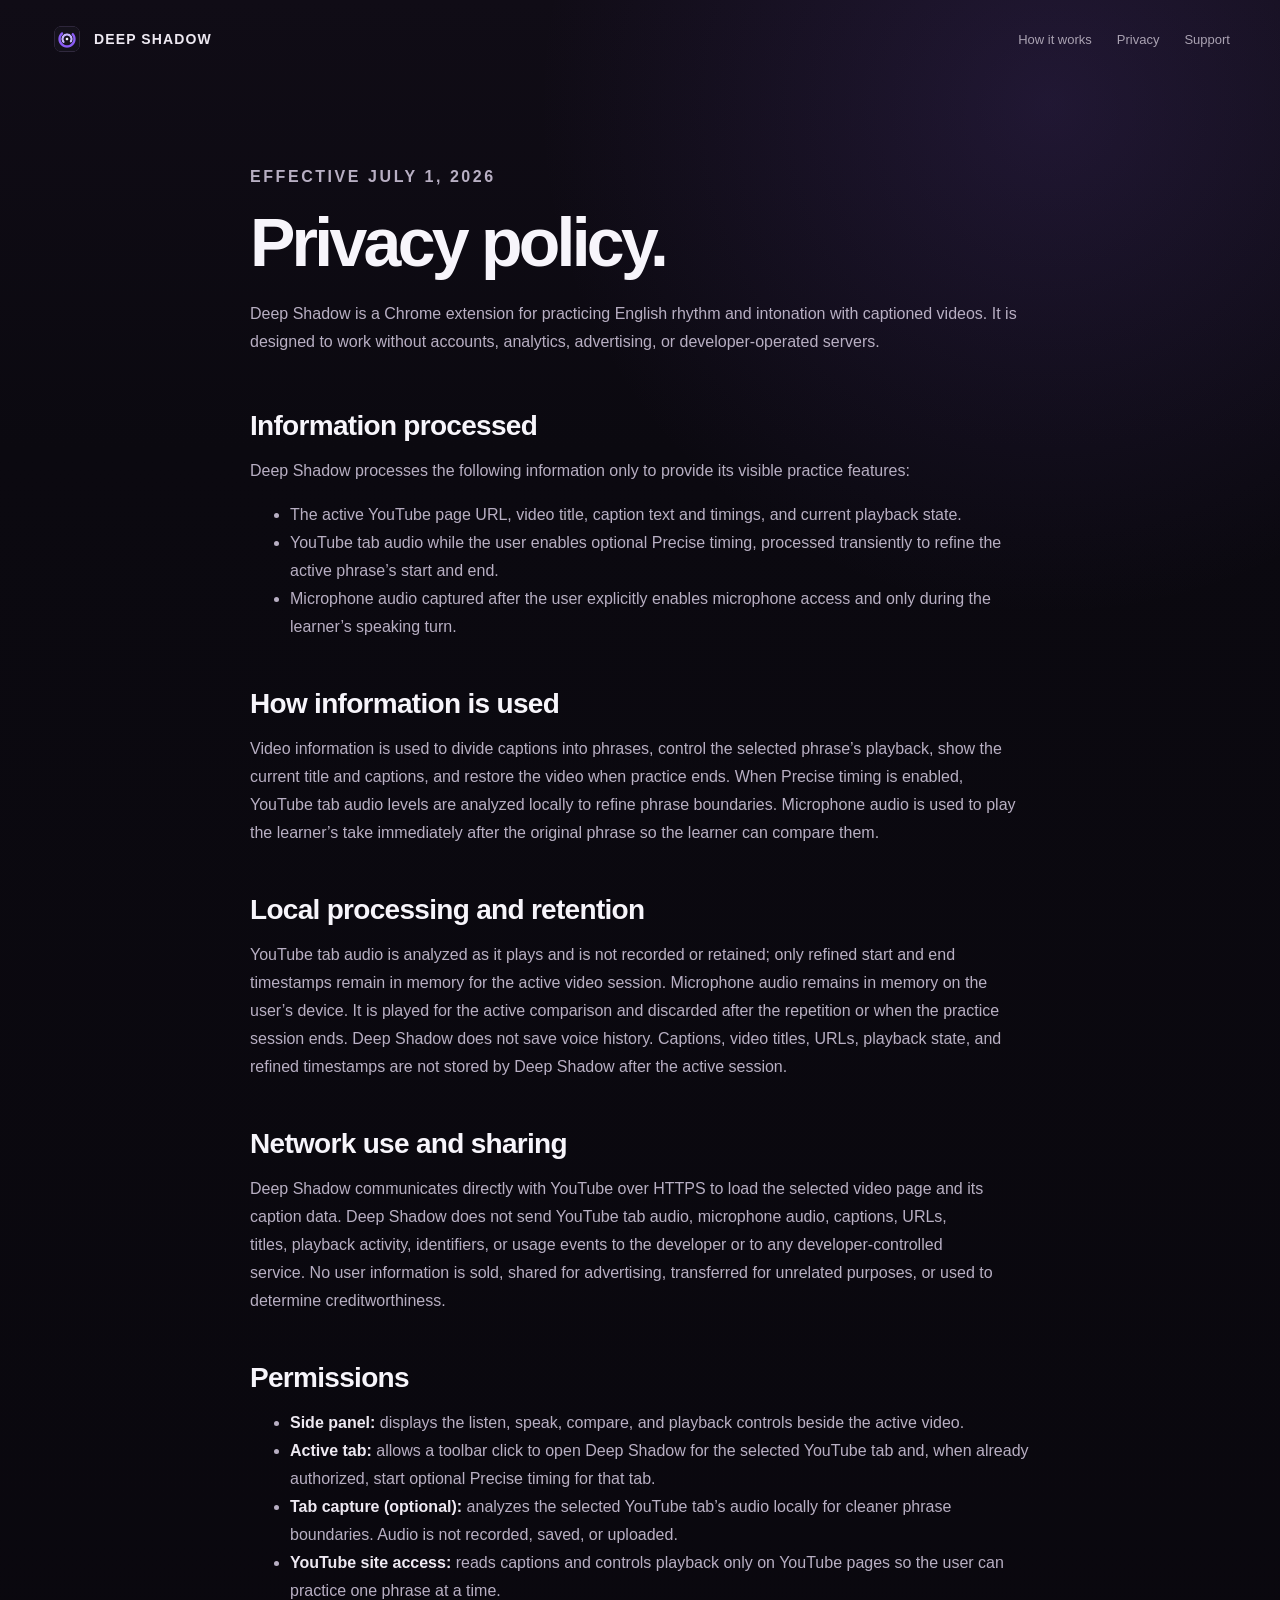
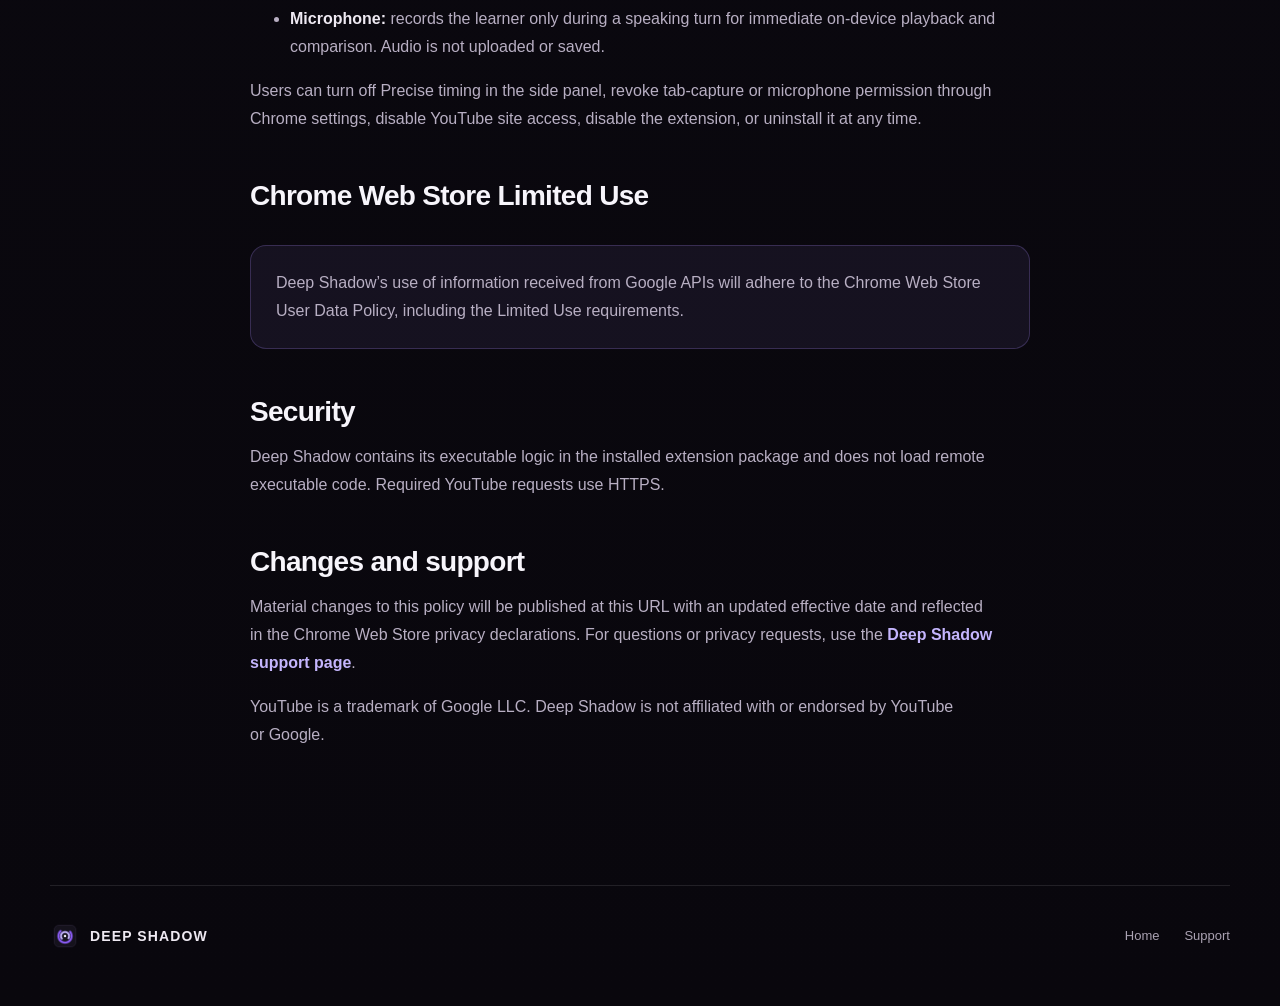
==== privacy/index.html @ aa6fc2a9 "Document precise timing privacy" ====
<!doctype html>
<html lang="en">
  <head>
    <meta charset="utf-8" />
    <meta name="viewport" content="width=device-width, initial-scale=1" />
    <meta name="theme-color" content="#0b0910" />
    <meta name="description" content="Deep Shadow privacy policy." />
    <link rel="canonical" href="https://yanzay.github.io/deep-shadow-site/privacy/" />
    <link rel="icon" type="image/png" sizes="128x128" href="../assets/icon-128.png" />
    <link rel="stylesheet" href="../assets/site.css" />
    <title>Privacy Policy · Deep Shadow</title>
  </head>
  <body>
    <a class="skip-link" href="#main">Skip to content</a>
    <header class="site-header">
      <a class="brand" href="../" aria-label="Deep Shadow home">
        <img src="../assets/icon-128.png" width="34" height="34" alt="" />
        <span>Deep Shadow</span>
      </a>
      <nav aria-label="Primary navigation">
        <a href="../#how">How it works</a>
        <a href="./" aria-current="page">Privacy</a>
        <a href="../support/">Support</a>
      </nav>
    </header>

    <main id="main" class="page-main legal">
      <p class="eyebrow">Effective July 1, 2026</p>
      <h1>Privacy policy.</h1>
      <p class="page-intro">
        Deep Shadow is a Chrome extension for practicing English rhythm and
        intonation with captioned videos. It is designed to work without
        accounts, analytics, advertising, or developer-operated servers.
      </p>

      <h2>Information processed</h2>
      <p>Deep Shadow processes the following information only to provide its visible practice features:</p>
      <ul>
        <li>The active YouTube page URL, video title, caption text and timings, and current playback state.</li>
        <li>YouTube tab audio while the user enables optional Precise timing, processed transiently to refine the active phrase’s start and end.</li>
        <li>Microphone audio captured after the user explicitly enables microphone access and only during the learner’s speaking turn.</li>
      </ul>

      <h2>How information is used</h2>
      <p>
        Video information is used to divide captions into phrases, control the
        selected phrase’s playback, show the current title and captions, and
        restore the video when practice ends. When Precise timing is enabled,
        YouTube tab audio levels are analyzed locally to refine phrase
        boundaries. Microphone audio is used to play
        the learner’s take immediately after the original phrase so the learner
        can compare them.
      </p>

      <h2>Local processing and retention</h2>
      <p>
        YouTube tab audio is analyzed as it plays and is not recorded or retained;
        only refined start and end timestamps remain in memory for the active video
        session. Microphone audio remains in memory on the user’s device. It is
        played for the active comparison and discarded after the repetition or
        when the practice session ends. Deep Shadow does not save voice history.
        Captions, video titles, URLs, playback state, and refined timestamps are
        not stored by Deep Shadow after the active session.
      </p>

      <h2>Network use and sharing</h2>
      <p>
        Deep Shadow communicates directly with YouTube over HTTPS to load the
        selected video page and its caption data. Deep Shadow does not send
        YouTube tab audio, microphone audio, captions, URLs, titles, playback activity, identifiers,
        or usage events to the developer or to any developer-controlled service.
        No user information is sold, shared for advertising, transferred for
        unrelated purposes, or used to determine creditworthiness.
      </p>

      <h2>Permissions</h2>
      <ul>
        <li><strong>Side panel:</strong> displays the listen, speak, compare, and playback controls beside the active video.</li>
        <li><strong>Active tab:</strong> allows a toolbar click to open Deep Shadow for the selected YouTube tab and, when already authorized, start optional Precise timing for that tab.</li>
        <li><strong>Tab capture (optional):</strong> analyzes the selected YouTube tab’s audio locally for cleaner phrase boundaries. Audio is not recorded, saved, or uploaded.</li>
        <li><strong>YouTube site access:</strong> reads captions and controls playback only on YouTube pages so the user can practice one phrase at a time.</li>
        <li><strong>Microphone:</strong> records the learner only during a speaking turn for immediate on-device playback and comparison. Audio is not uploaded or saved.</li>
      </ul>
      <p>
        Users can turn off Precise timing in the side panel, revoke tab-capture or
        microphone permission through Chrome settings, disable YouTube site access,
        disable the extension, or uninstall it at any time.
      </p>

      <h2>Chrome Web Store Limited Use</h2>
      <p class="notice">
        Deep Shadow’s use of information received from Google APIs will adhere to
        the Chrome Web Store User Data Policy, including the Limited Use
        requirements.
      </p>

      <h2>Security</h2>
      <p>
        Deep Shadow contains its executable logic in the installed extension
        package and does not load remote executable code. Required YouTube
        requests use HTTPS.
      </p>

      <h2>Changes and support</h2>
      <p>
        Material changes to this policy will be published at this URL with an
        updated effective date and reflected in the Chrome Web Store privacy
        declarations. For questions or privacy requests, use the
        <a class="text-link" href="../support/">Deep Shadow support page</a>.
      </p>

      <p>
        YouTube is a trademark of Google LLC. Deep Shadow is not affiliated with
        or endorsed by YouTube or Google.
      </p>
    </main>

    <footer>
      <div class="brand brand--footer">
        <img src="../assets/icon-128.png" width="30" height="30" alt="" />
        <span>Deep Shadow</span>
      </div>
      <div class="footer-links">
        <a href="../">Home</a>
        <a href="../support/">Support</a>
      </div>
    </footer>
  </body>
</html>
---- assets/site.css ----
:root {
  color: #f7f5fb;
  background: #0b0910;
  font-family:
    Inter, "Avenir Next", ui-sans-serif, -apple-system, BlinkMacSystemFont,
    "Segoe UI", sans-serif;
  font-synthesis: none;
  text-rendering: optimizeLegibility;
  --accent: #a78bfa;
  --accent-bright: #c4b5fd;
  --surface: #15121c;
  --surface-raised: #1b1723;
  --line: rgb(255 255 255 / 10%);
  --muted: #a29aa9;
  --page: min(1180px, calc(100vw - 40px));
}

* {
  box-sizing: border-box;
}

html {
  scroll-behavior: smooth;
}

body {
  min-width: 300px;
  margin: 0;
  overflow-x: hidden;
  background:
    radial-gradient(circle at 82% 4%, rgb(113 77 190 / 18%), transparent 32rem),
    linear-gradient(180deg, #100c16 0, #0b0910 28rem, #09070d 100%);
}

a {
  color: inherit;
}

img {
  display: block;
  max-width: 100%;
  height: auto;
}

button,
a,
summary {
  -webkit-tap-highlight-color: transparent;
}

:focus-visible {
  outline: 3px solid var(--accent-bright);
  outline-offset: 4px;
}

.skip-link {
  position: fixed;
  top: 10px;
  left: 10px;
  z-index: 10;
  padding: 10px 14px;
  border-radius: 8px;
  color: #0b0910;
  background: #fff;
  transform: translateY(-150%);
}

.skip-link:focus {
  transform: none;
}

.site-header {
  display: flex;
  width: var(--page);
  min-height: 78px;
  align-items: center;
  justify-content: space-between;
  margin: 0 auto;
}

.brand {
  display: inline-flex;
  align-items: center;
  gap: 10px;
  color: #eee9f2;
  font-size: 14px;
  font-weight: 750;
  letter-spacing: 0.08em;
  text-decoration: none;
  text-transform: uppercase;
}

.site-header nav,
.footer-links {
  display: flex;
  gap: 25px;
}

.site-header nav a,
.footer-links a {
  color: #aaa2b2;
  font-size: 13px;
  text-decoration: none;
  transition: color 150ms ease;
}

.site-header nav a:hover,
.footer-links a:hover {
  color: #fff;
}

.hero {
  display: grid;
  width: var(--page);
  min-height: 680px;
  align-items: center;
  gap: clamp(50px, 7vw, 100px);
  grid-template-columns: minmax(0, 0.88fr) minmax(460px, 1.12fr);
  margin: 0 auto;
  padding: 70px 0 110px;
}

.eyebrow {
  margin: 0 0 18px;
  color: var(--accent-bright);
  font-size: 12px;
  font-weight: 800;
  letter-spacing: 0.16em;
  text-transform: uppercase;
}

h1,
h2,
h3,
p {
  text-wrap: pretty;
}

h1 {
  max-width: 680px;
  margin: 0;
  font-size: clamp(48px, 6vw, 78px);
  letter-spacing: -0.055em;
  line-height: 0.99;
}

h1 span {
  color: var(--accent-bright);
}

.lede {
  max-width: 560px;
  margin: 28px 0 0;
  color: #b8afc3;
  font-size: 19px;
  line-height: 1.6;
}

.hero__actions {
  display: flex;
  flex-wrap: wrap;
  gap: 12px;
  margin-top: 35px;
}

.button {
  display: inline-flex;
  min-height: 48px;
  align-items: center;
  justify-content: center;
  padding: 0 19px;
  border: 1px solid transparent;
  border-radius: 12px;
  font-size: 14px;
  font-weight: 750;
  text-decoration: none;
  transition:
    transform 160ms ease,
    border-color 160ms ease,
    background 160ms ease;
}

.button:hover {
  transform: translateY(-2px);
}

.button--primary {
  color: #130d1d;
  background: linear-gradient(135deg, #d7ccff, #a78bfa);
  box-shadow: 0 15px 36px rgb(109 74 183 / 22%);
}

.button--secondary {
  border-color: var(--line);
  color: #ded8e6;
  background: rgb(255 255 255 / 4%);
}

.microcopy {
  margin: 17px 0 0;
  color: #6f687a;
  font-size: 12px;
}

.hero__visual {
  position: relative;
  transform: perspective(1100px) rotateY(-3deg) rotateX(1deg);
}

.hero__visual img,
.proof__image img {
  position: relative;
  border: 1px solid var(--line);
  border-radius: 18px;
  box-shadow: 0 35px 90px rgb(0 0 0 / 48%);
}

.halo {
  position: absolute;
  inset: 10% -10%;
  border-radius: 50%;
  background: #7048bc;
  filter: blur(80px);
  opacity: 0.14;
}

.section {
  width: var(--page);
  margin: 0 auto;
  padding: 110px 0;
}

.section-heading {
  max-width: 670px;
}

h2 {
  margin: 0;
  font-size: clamp(35px, 4.2vw, 57px);
  letter-spacing: -0.045em;
  line-height: 1.07;
}

.section-heading > p:last-child,
.proof__copy > p,
.privacy-card > div > p {
  color: var(--muted);
  font-size: 17px;
  line-height: 1.7;
}

.steps {
  display: grid;
  gap: 16px;
  grid-template-columns: repeat(4, 1fr);
  margin: 54px 0 0;
  padding: 0;
  list-style: none;
}

.steps li,
.feature-list article,
.faq details {
  border: 1px solid var(--line);
  border-radius: 18px;
  background: linear-gradient(150deg, rgb(255 255 255 / 5%), rgb(255 255 255 / 2%));
}

.steps li {
  min-height: 225px;
  padding: 28px;
}

.steps li > span {
  display: inline-grid;
  width: 34px;
  height: 34px;
  place-items: center;
  border-radius: 50%;
  color: var(--accent-bright);
  background: rgb(167 139 250 / 14%);
  font-size: 11px;
  font-weight: 800;
}

.steps h3,
.feature-list h3 {
  margin: 30px 0 9px;
  font-size: 19px;
}

.steps p,
.feature-list p,
.faq p {
  margin: 0;
  color: var(--muted);
  font-size: 14px;
  line-height: 1.65;
}

.proof {
  display: grid;
  align-items: center;
  gap: clamp(50px, 7vw, 95px);
  grid-template-columns: minmax(0, 1.15fr) minmax(360px, 0.85fr);
}

.feature-list {
  display: grid;
  gap: 12px;
  grid-template-columns: 1fr 1fr;
  margin-top: 36px;
}

.feature-list article {
  padding: 22px;
}

.feature-list h3 {
  margin: 0 0 8px;
  font-size: 15px;
}

.privacy-card {
  display: grid;
  align-items: center;
  gap: 50px;
  grid-template-columns: 170px 1fr;
  padding: 70px;
  border: 1px solid rgb(167 139 250 / 20%);
  border-radius: 30px;
  background:
    radial-gradient(circle at 5% 10%, rgb(167 139 250 / 15%), transparent 27rem),
    #141019;
}

.privacy-card__mark {
  display: grid;
  width: 150px;
  height: 150px;
  place-items: center;
  border: 1px solid var(--line);
  border-radius: 35px;
  background: rgb(255 255 255 / 3%);
}

.privacy-points {
  display: flex;
  flex-wrap: wrap;
  gap: 9px;
  margin: 27px 0;
  padding: 0;
  list-style: none;
}

.privacy-points li {
  padding: 7px 11px;
  border: 1px solid var(--line);
  border-radius: 999px;
  color: #d6cfde;
  font-size: 12px;
}

.text-link {
  color: var(--accent-bright);
  font-weight: 750;
  text-decoration: none;
}

.faq__grid {
  display: grid;
  gap: 12px;
  grid-template-columns: 1fr 1fr;
  margin-top: 46px;
}

.faq details {
  padding: 22px 24px;
}

.faq summary {
  color: #ece7f1;
  cursor: pointer;
  font-size: 15px;
  font-weight: 750;
}

.faq details p {
  padding-top: 15px;
}

.final-cta {
  display: flex;
  flex-direction: column;
  align-items: center;
  text-align: center;
}

.final-cta img {
  margin-bottom: 28px;
}

.final-cta > p:not(.eyebrow) {
  margin: 18px 0 29px;
  color: var(--muted);
}

footer {
  display: grid;
  width: var(--page);
  align-items: center;
  gap: 22px;
  grid-template-columns: 1fr auto;
  margin: 0 auto;
  padding: 35px 0 55px;
  border-top: 1px solid var(--line);
}

footer > p {
  margin: 0;
  color: #67606f;
  font-size: 11px;
  grid-column: 1 / -1;
}

.page-main {
  width: min(780px, calc(100vw - 40px));
  margin: 0 auto;
  padding: 85px 0 120px;
}

.page-main h1 {
  font-size: clamp(44px, 8vw, 68px);
}

.page-intro {
  margin: 24px 0 55px;
  color: var(--muted);
  font-size: 18px;
  line-height: 1.7;
}

.legal h2,
.support-content h2 {
  margin-top: 48px;
  font-size: 28px;
  letter-spacing: -0.025em;
}

.legal p,
.legal li,
.support-content p,
.support-content li {
  color: #b8afc3;
  font-size: 16px;
  line-height: 1.75;
}

.legal strong,
.support-content strong {
  color: #eee9f2;
}

.notice {
  margin: 34px 0;
  padding: 23px 25px;
  border: 1px solid rgb(167 139 250 / 23%);
  border-radius: 16px;
  background: rgb(167 139 250 / 8%);
}

.support-actions {
  display: flex;
  flex-wrap: wrap;
  gap: 12px;
  margin: 35px 0;
}

@media (max-width: 950px) {
  .hero,
  .proof {
    grid-template-columns: 1fr;
  }

  .hero {
    padding-top: 60px;
  }

  .hero__visual {
    max-width: 760px;
    transform: none;
  }

  .steps {
    grid-template-columns: 1fr 1fr;
  }

  .proof__image {
    order: 2;
  }
}

@media (max-width: 680px) {
  :root {
    --page: min(100% - 28px, 1180px);
  }

  .site-header {
    min-height: 68px;
  }

  .site-header nav a:not(:last-child) {
    display: none;
  }

  .hero {
    min-height: 0;
    padding: 65px 0 80px;
  }

  h1 {
    font-size: clamp(44px, 14vw, 64px);
  }

  .lede {
    font-size: 17px;
  }

  .section {
    padding: 78px 0;
  }

  .steps,
  .feature-list,
  .faq__grid {
    grid-template-columns: 1fr;
  }

  .privacy-card {
    gap: 30px;
    grid-template-columns: 1fr;
    padding: 40px 25px;
  }

  .privacy-card__mark {
    width: 110px;
    height: 110px;
  }

  footer {
    grid-template-columns: 1fr;
  }
}

@media (prefers-reduced-motion: reduce) {
  html {
    scroll-behavior: auto;
  }

  *,
  *::before,
  *::after {
    scroll-behavior: auto !important;
    transition-duration: 0.01ms !important;
  }
}
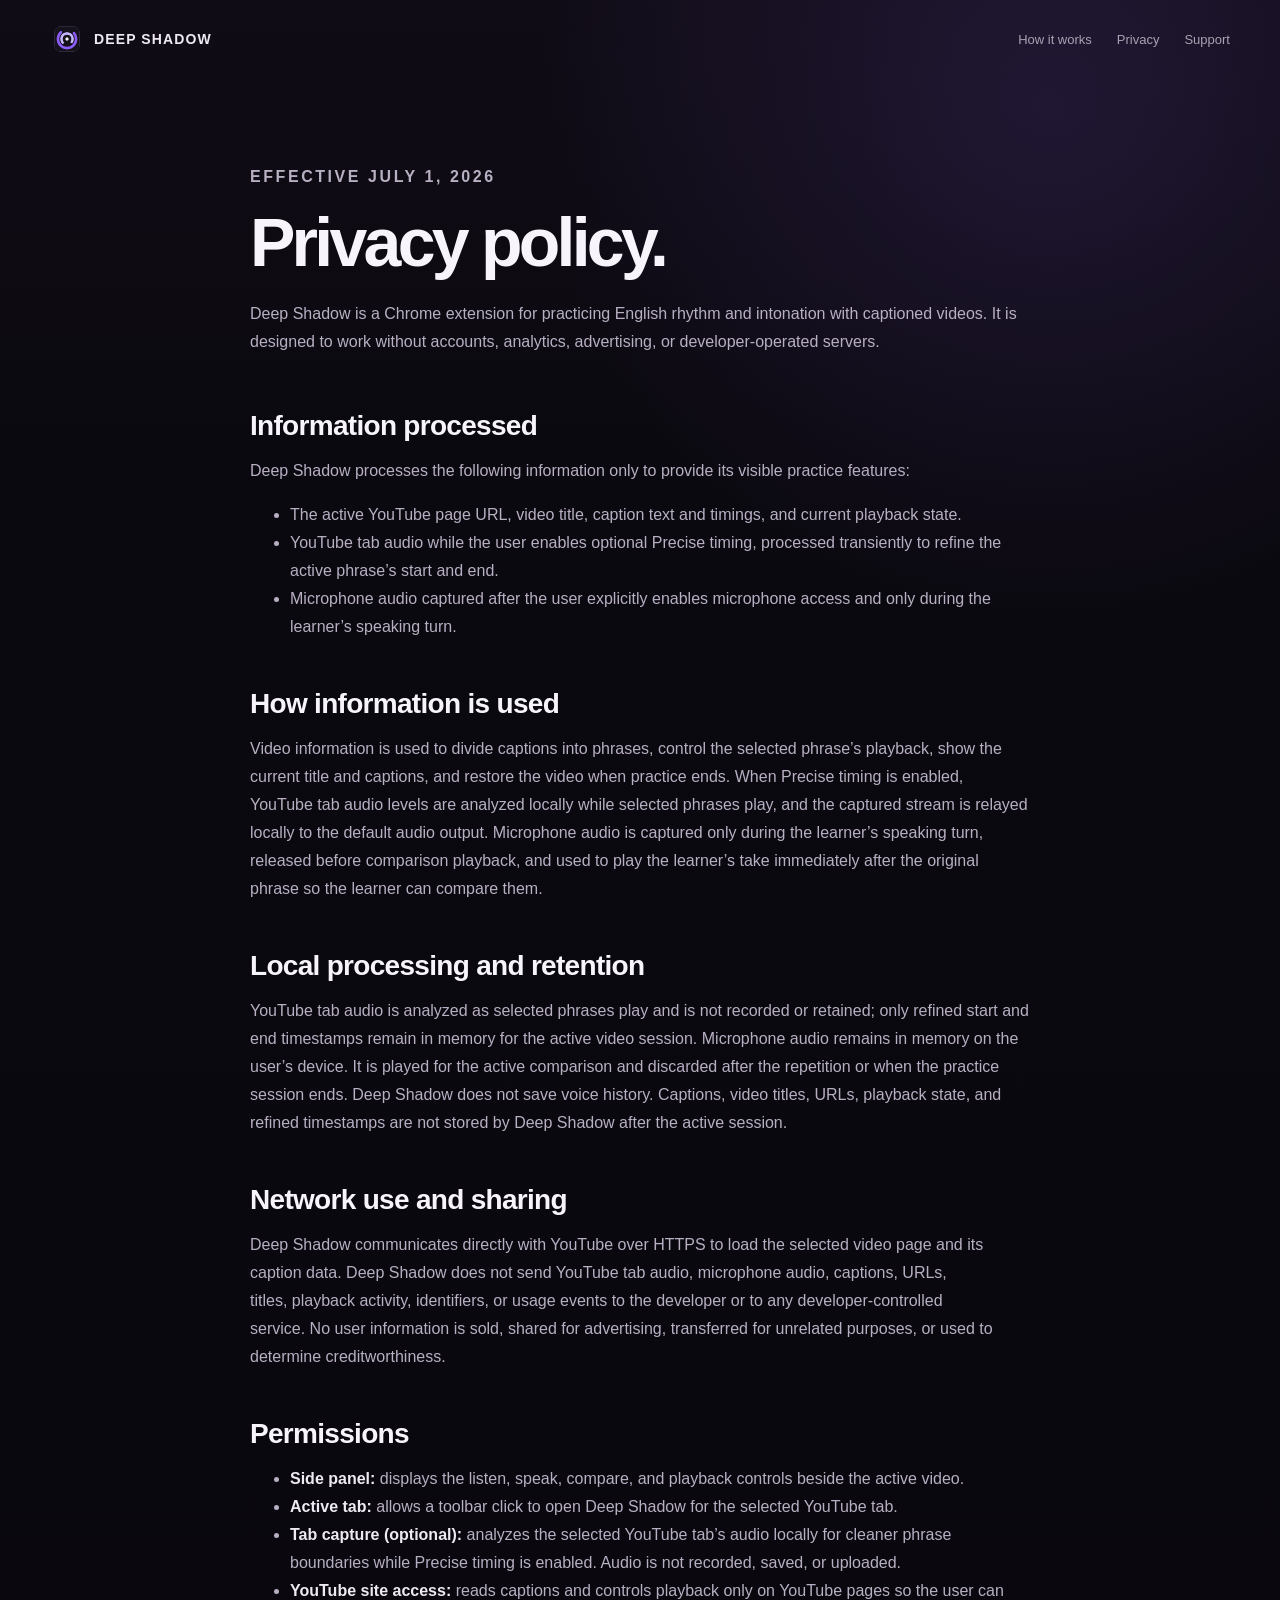
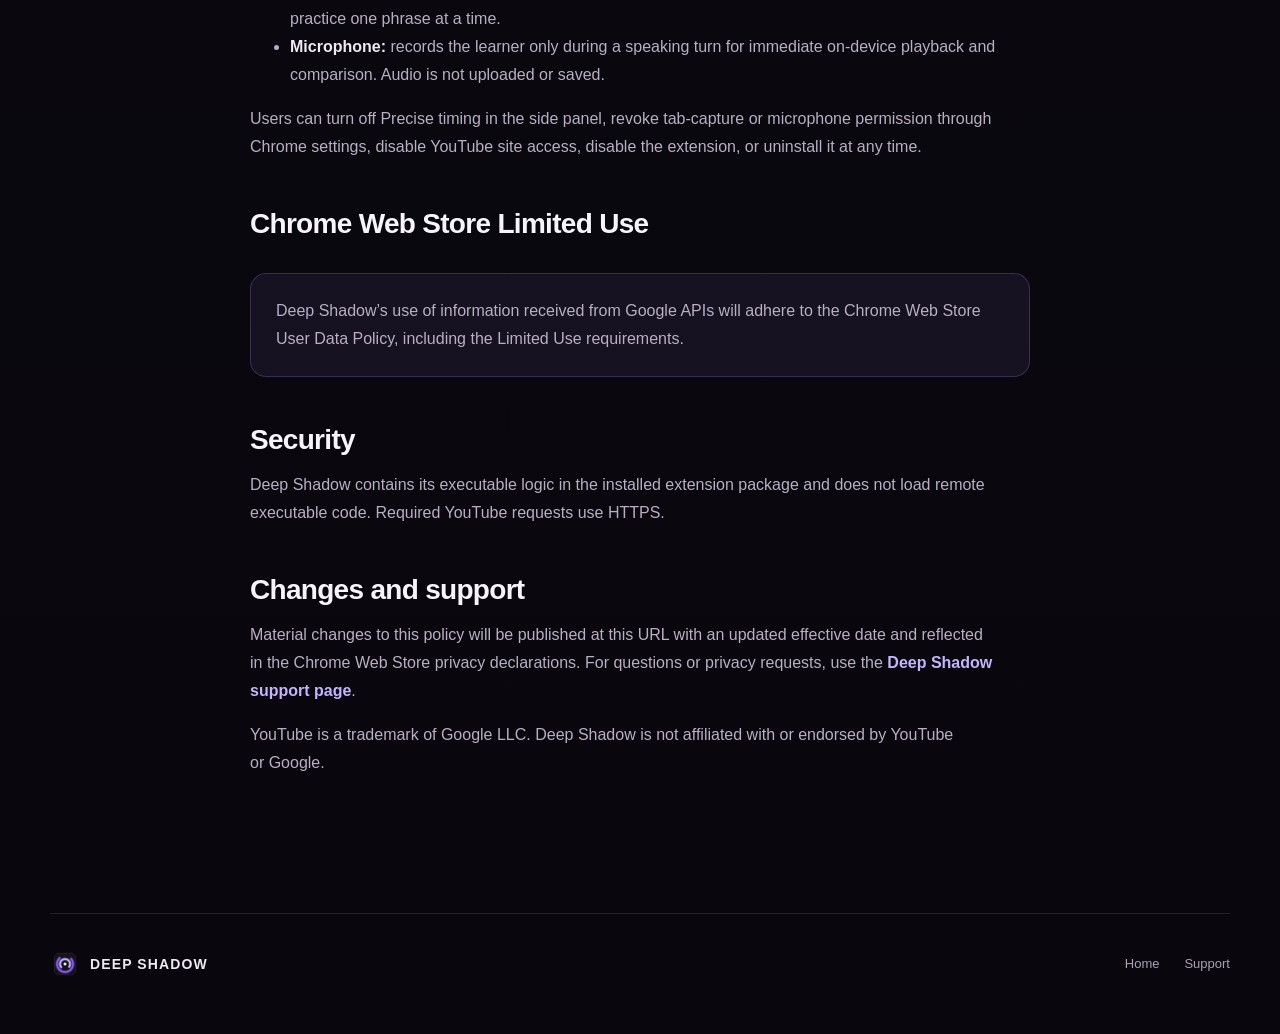
==== commit f879b806: "Update privacy details for audio processing" ====
--- a/privacy/index.html
+++ b/privacy/index.html
@@ -46,15 +46,17 @@
         Video information is used to divide captions into phrases, control the
         selected phrase’s playback, show the current title and captions, and
         restore the video when practice ends. When Precise timing is enabled,
-        YouTube tab audio levels are analyzed locally to refine phrase
-        boundaries. Microphone audio is used to play
+        YouTube tab audio levels are analyzed locally while selected phrases
+        play, and the captured stream is relayed locally to the default audio
+        output. Microphone audio is captured only during the
+        learner’s speaking turn, released before comparison playback, and used to play
         the learner’s take immediately after the original phrase so the learner
         can compare them.
       </p>
 
       <h2>Local processing and retention</h2>
       <p>
-        YouTube tab audio is analyzed as it plays and is not recorded or retained;
+        YouTube tab audio is analyzed as selected phrases play and is not recorded or retained;
         only refined start and end timestamps remain in memory for the active video
         session. Microphone audio remains in memory on the user’s device. It is
         played for the active comparison and discarded after the repetition or
@@ -76,8 +78,8 @@
       <h2>Permissions</h2>
       <ul>
         <li><strong>Side panel:</strong> displays the listen, speak, compare, and playback controls beside the active video.</li>
-        <li><strong>Active tab:</strong> allows a toolbar click to open Deep Shadow for the selected YouTube tab and, when already authorized, start optional Precise timing for that tab.</li>
-        <li><strong>Tab capture (optional):</strong> analyzes the selected YouTube tab’s audio locally for cleaner phrase boundaries. Audio is not recorded, saved, or uploaded.</li>
+        <li><strong>Active tab:</strong> allows a toolbar click to open Deep Shadow for the selected YouTube tab.</li>
+        <li><strong>Tab capture (optional):</strong> analyzes the selected YouTube tab’s audio locally for cleaner phrase boundaries while Precise timing is enabled. Audio is not recorded, saved, or uploaded.</li>
         <li><strong>YouTube site access:</strong> reads captions and controls playback only on YouTube pages so the user can practice one phrase at a time.</li>
         <li><strong>Microphone:</strong> records the learner only during a speaking turn for immediate on-device playback and comparison. Audio is not uploaded or saved.</li>
       </ul>
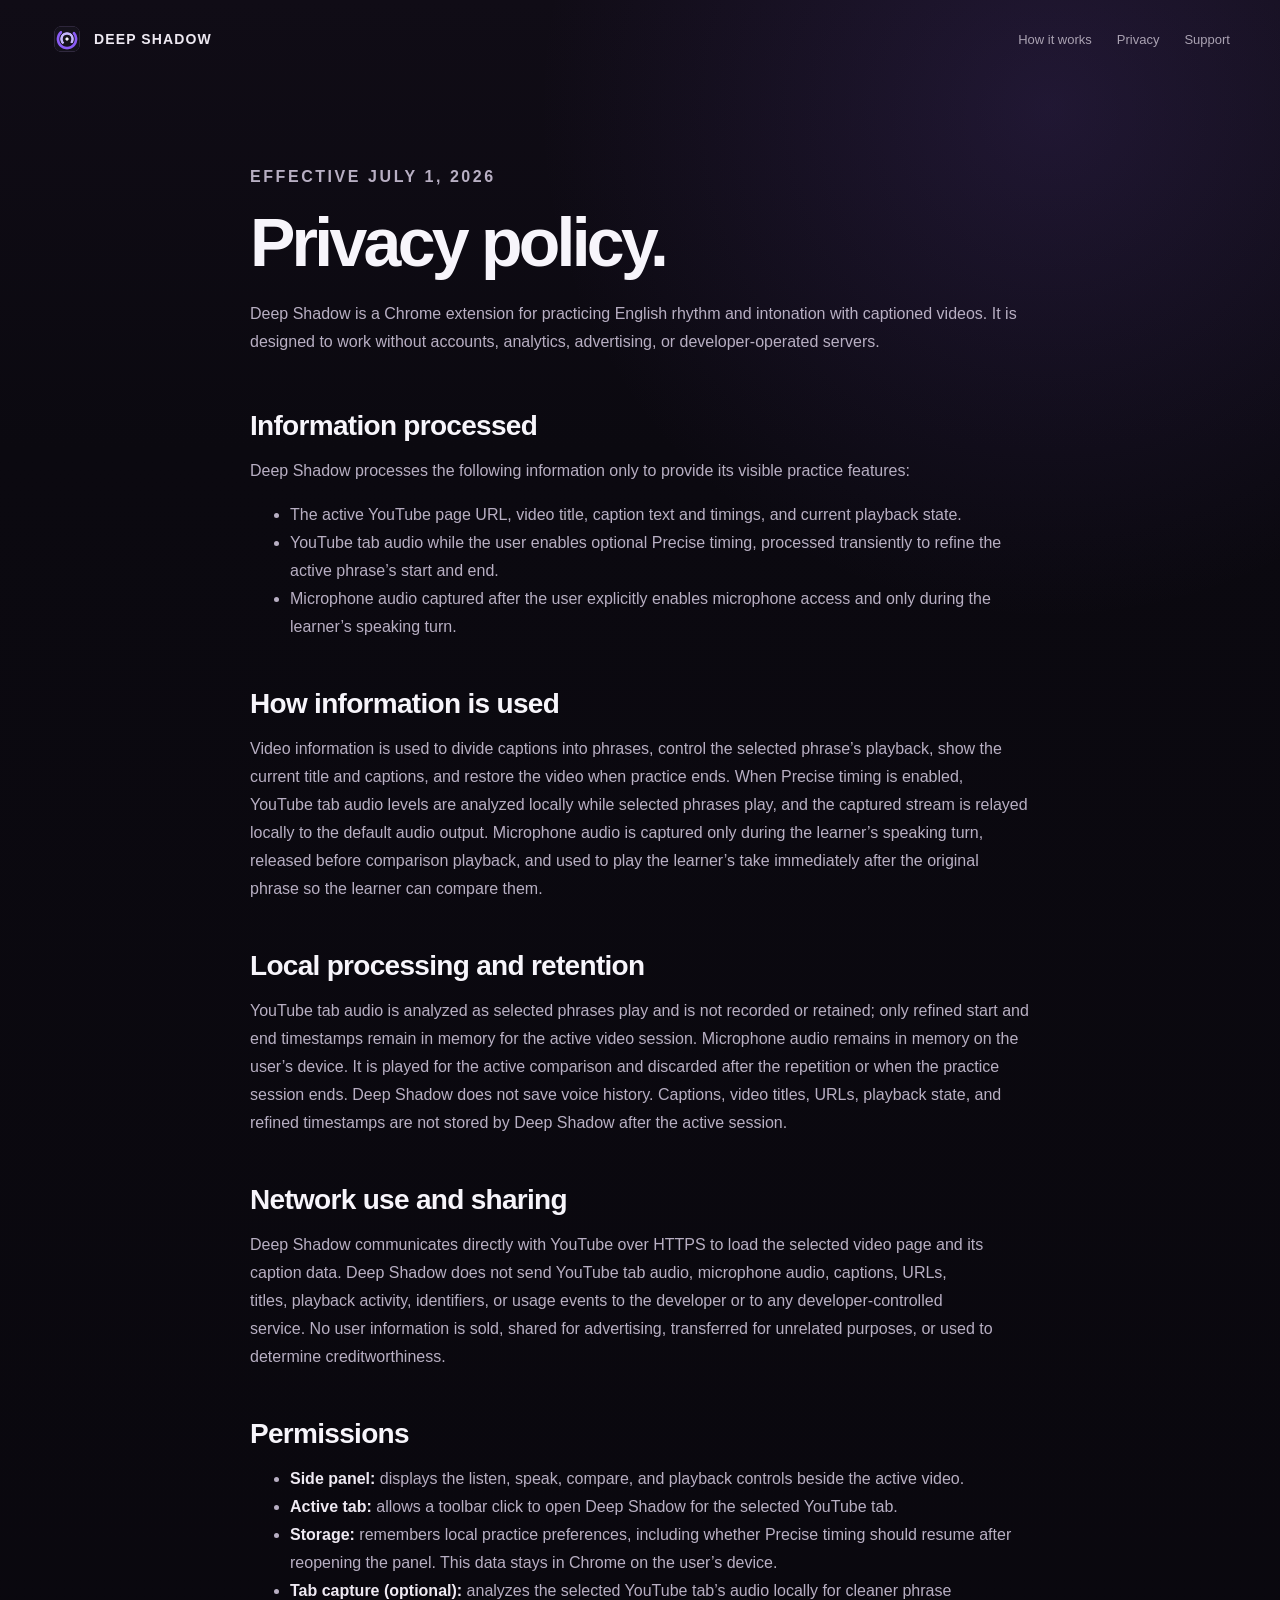
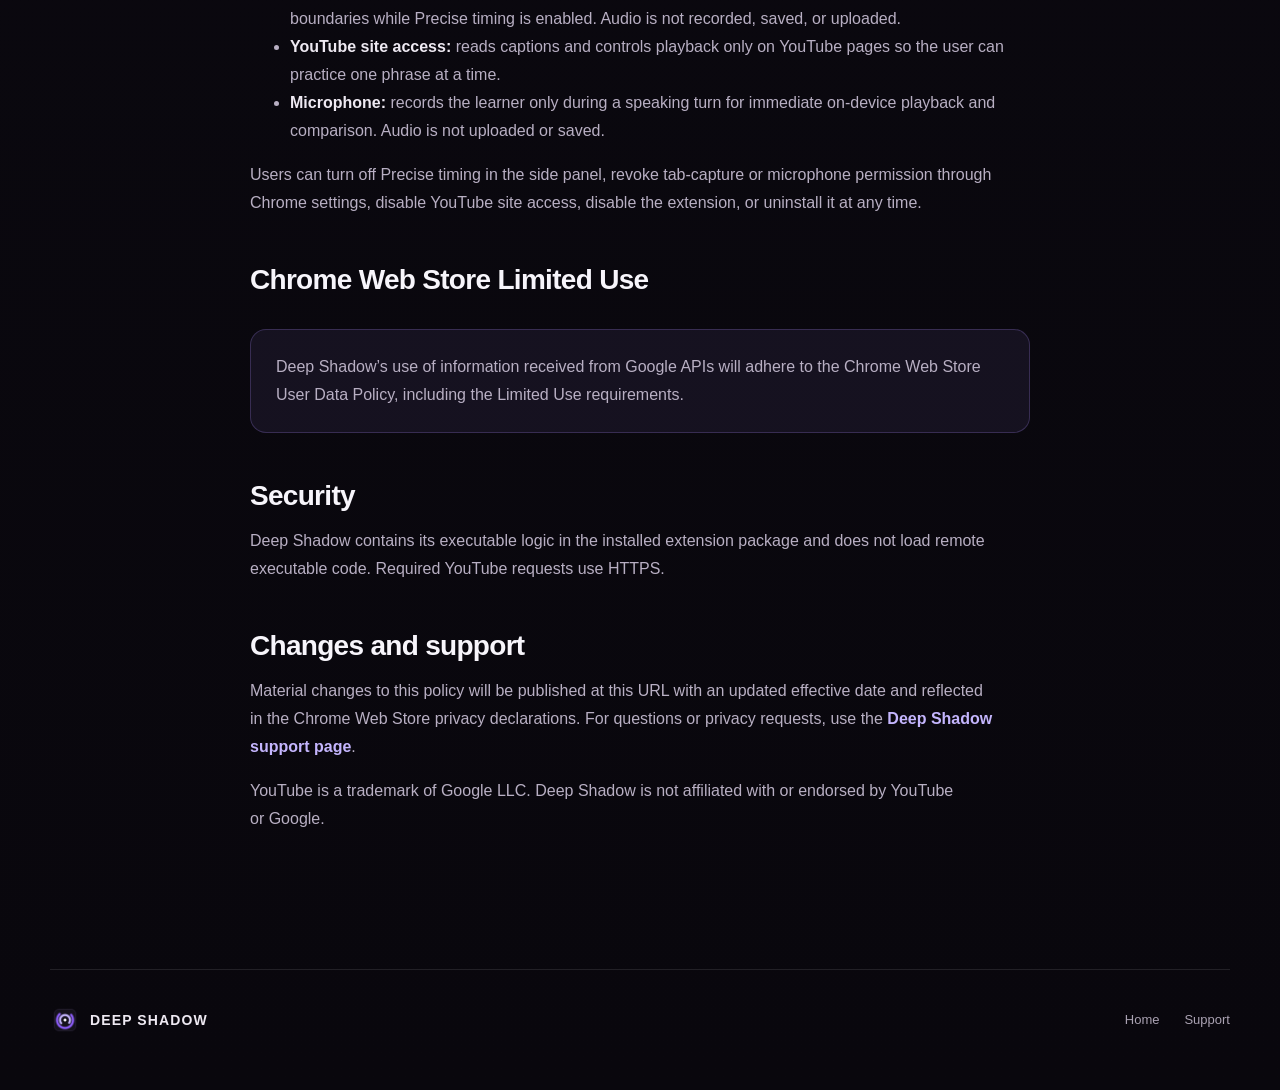
==== commit 8a31dc08: "Document local preference storage" ====
--- a/privacy/index.html
+++ b/privacy/index.html
@@ -79,6 +79,7 @@
       <ul>
         <li><strong>Side panel:</strong> displays the listen, speak, compare, and playback controls beside the active video.</li>
         <li><strong>Active tab:</strong> allows a toolbar click to open Deep Shadow for the selected YouTube tab.</li>
+        <li><strong>Storage:</strong> remembers local practice preferences, including whether Precise timing should resume after reopening the panel. This data stays in Chrome on the user’s device.</li>
         <li><strong>Tab capture (optional):</strong> analyzes the selected YouTube tab’s audio locally for cleaner phrase boundaries while Precise timing is enabled. Audio is not recorded, saved, or uploaded.</li>
         <li><strong>YouTube site access:</strong> reads captions and controls playback only on YouTube pages so the user can practice one phrase at a time.</li>
         <li><strong>Microphone:</strong> records the learner only during a speaking turn for immediate on-device playback and comparison. Audio is not uploaded or saved.</li>
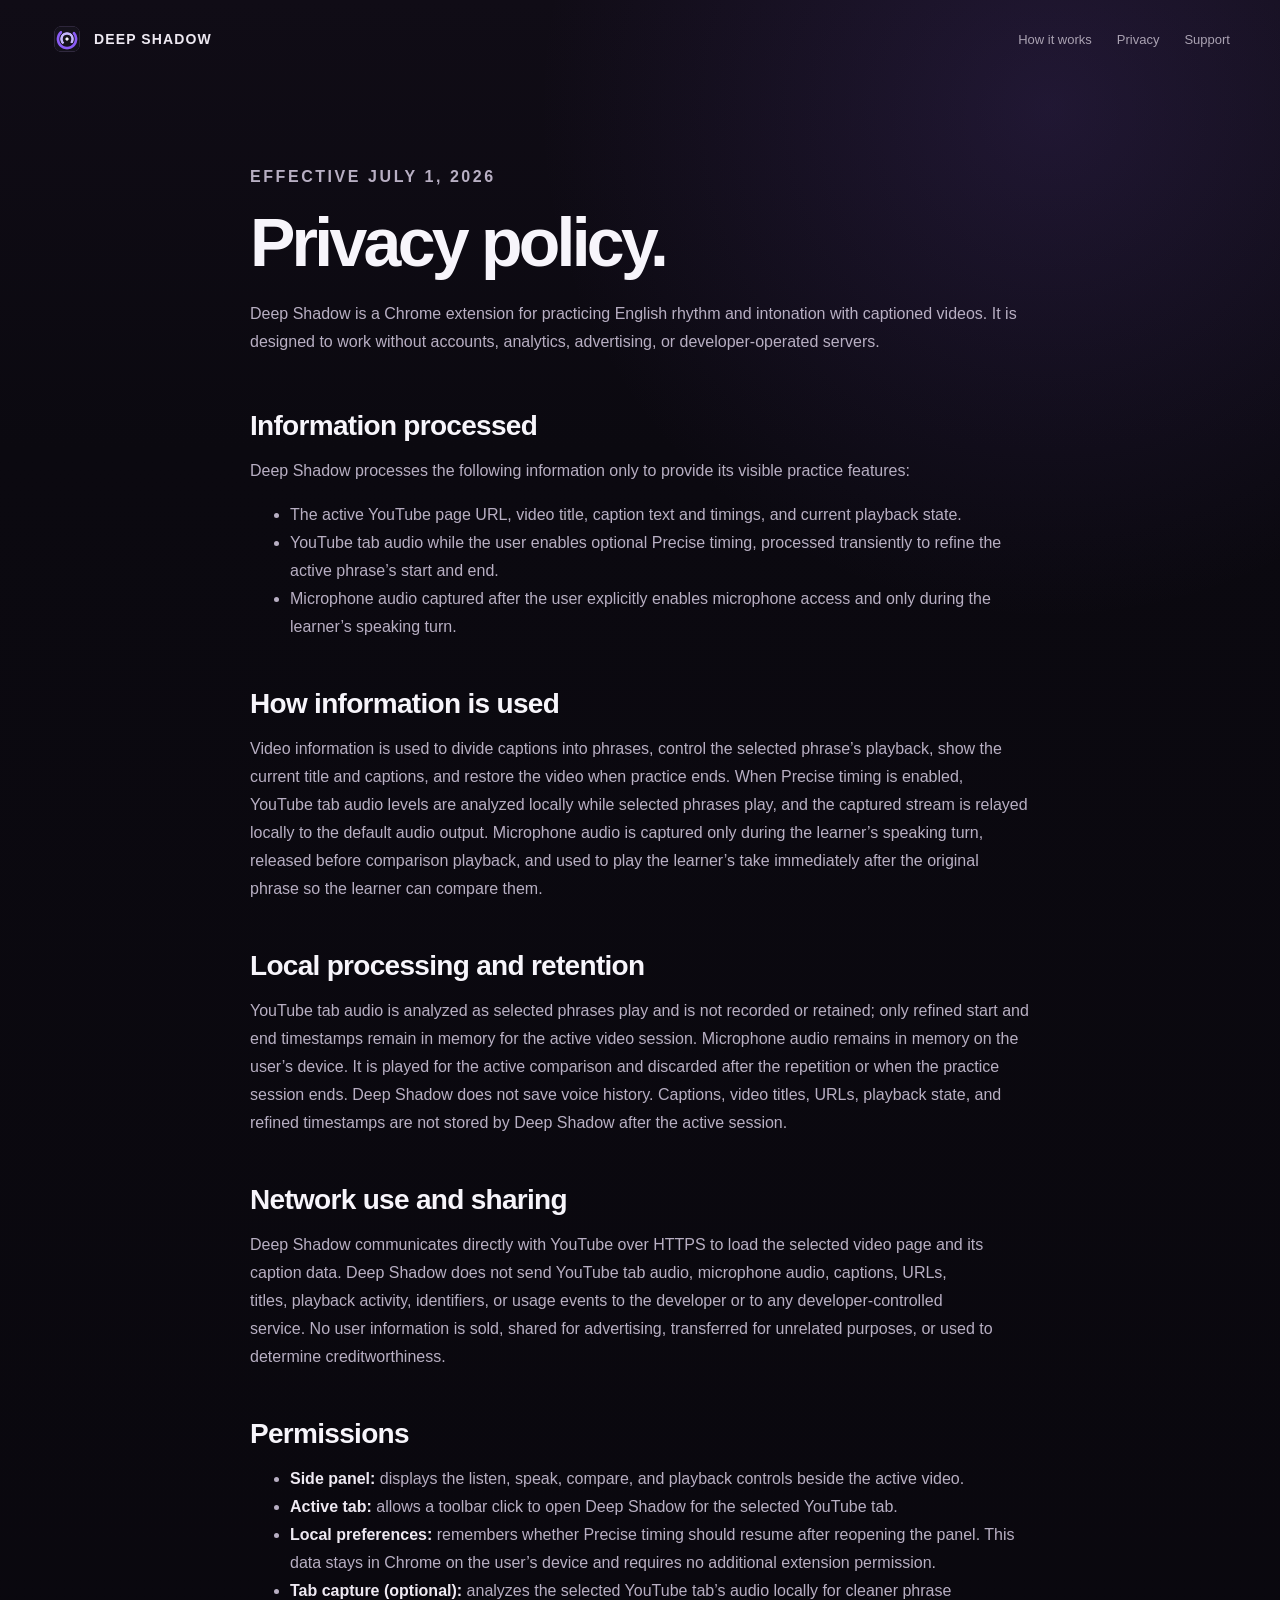
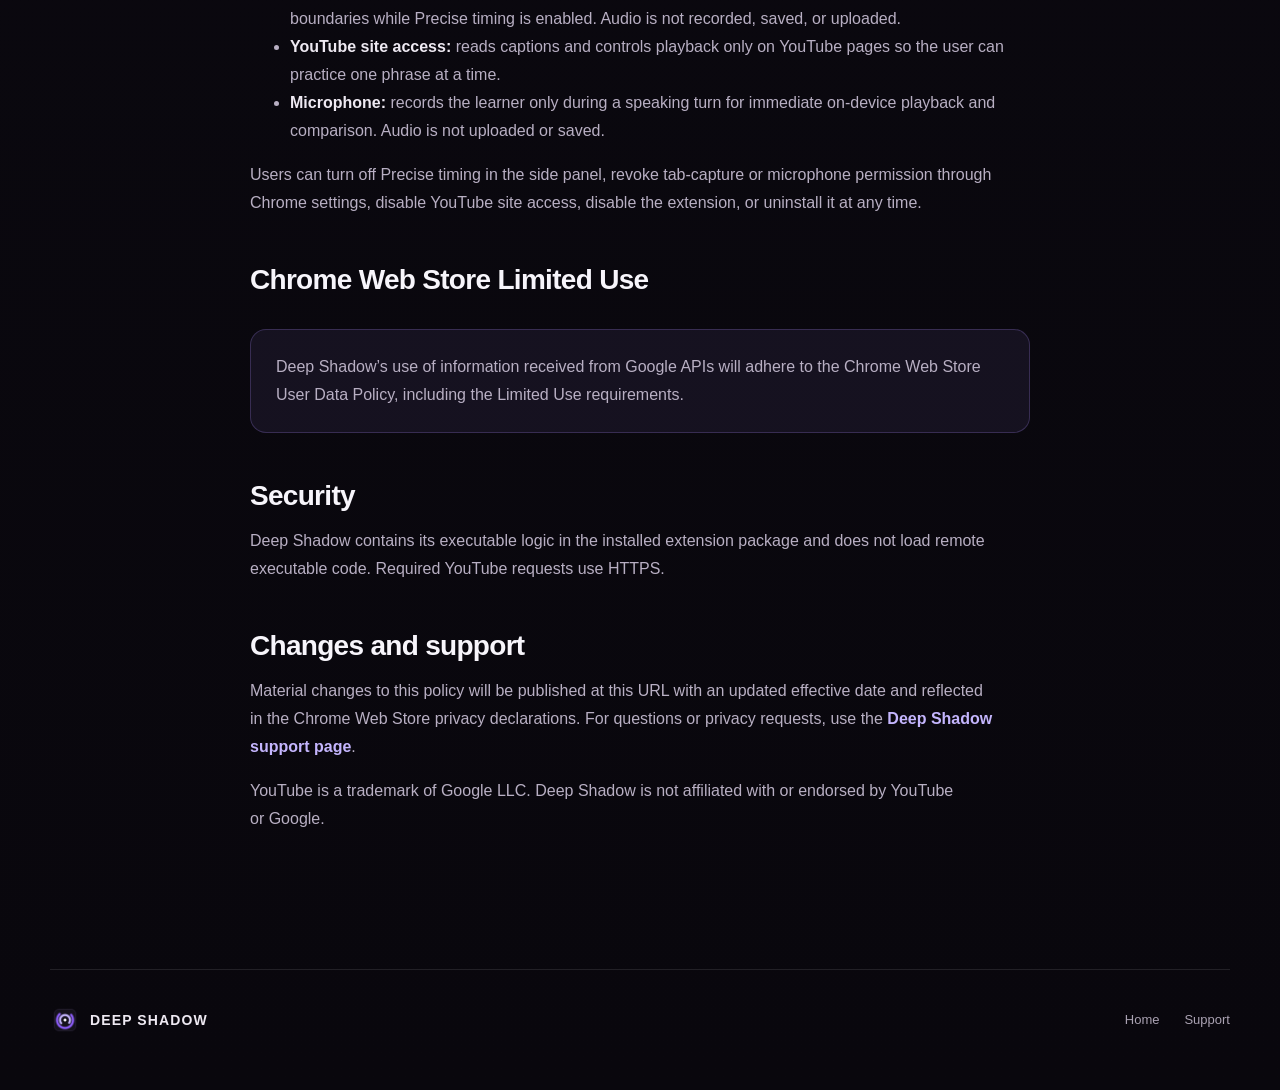
==== commit bfcc9557: "Clarify local preference storage" ====
--- a/privacy/index.html
+++ b/privacy/index.html
@@ -79,7 +79,7 @@
       <ul>
         <li><strong>Side panel:</strong> displays the listen, speak, compare, and playback controls beside the active video.</li>
         <li><strong>Active tab:</strong> allows a toolbar click to open Deep Shadow for the selected YouTube tab.</li>
-        <li><strong>Storage:</strong> remembers local practice preferences, including whether Precise timing should resume after reopening the panel. This data stays in Chrome on the user’s device.</li>
+        <li><strong>Local preferences:</strong> remembers whether Precise timing should resume after reopening the panel. This data stays in Chrome on the user’s device and requires no additional extension permission.</li>
         <li><strong>Tab capture (optional):</strong> analyzes the selected YouTube tab’s audio locally for cleaner phrase boundaries while Precise timing is enabled. Audio is not recorded, saved, or uploaded.</li>
         <li><strong>YouTube site access:</strong> reads captions and controls playback only on YouTube pages so the user can practice one phrase at a time.</li>
         <li><strong>Microphone:</strong> records the learner only during a speaking turn for immediate on-device playback and comparison. Audio is not uploaded or saved.</li>
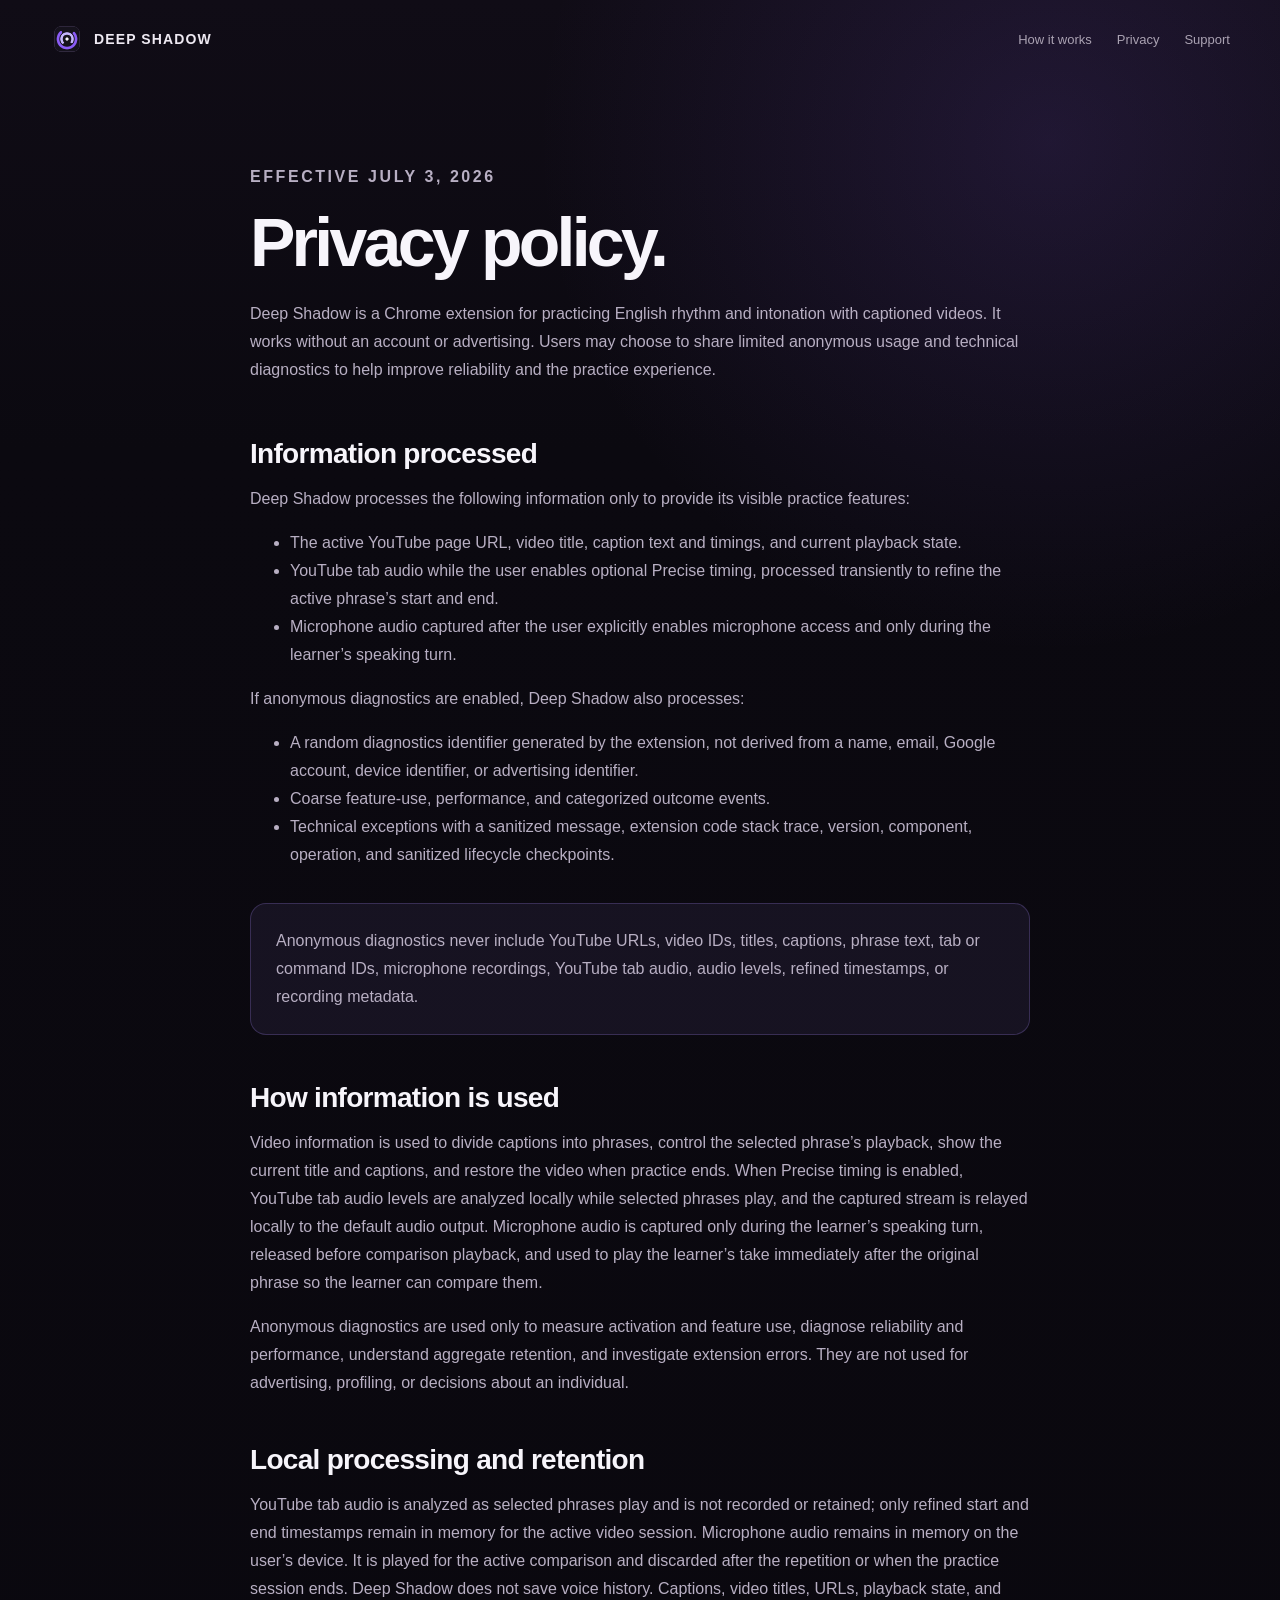
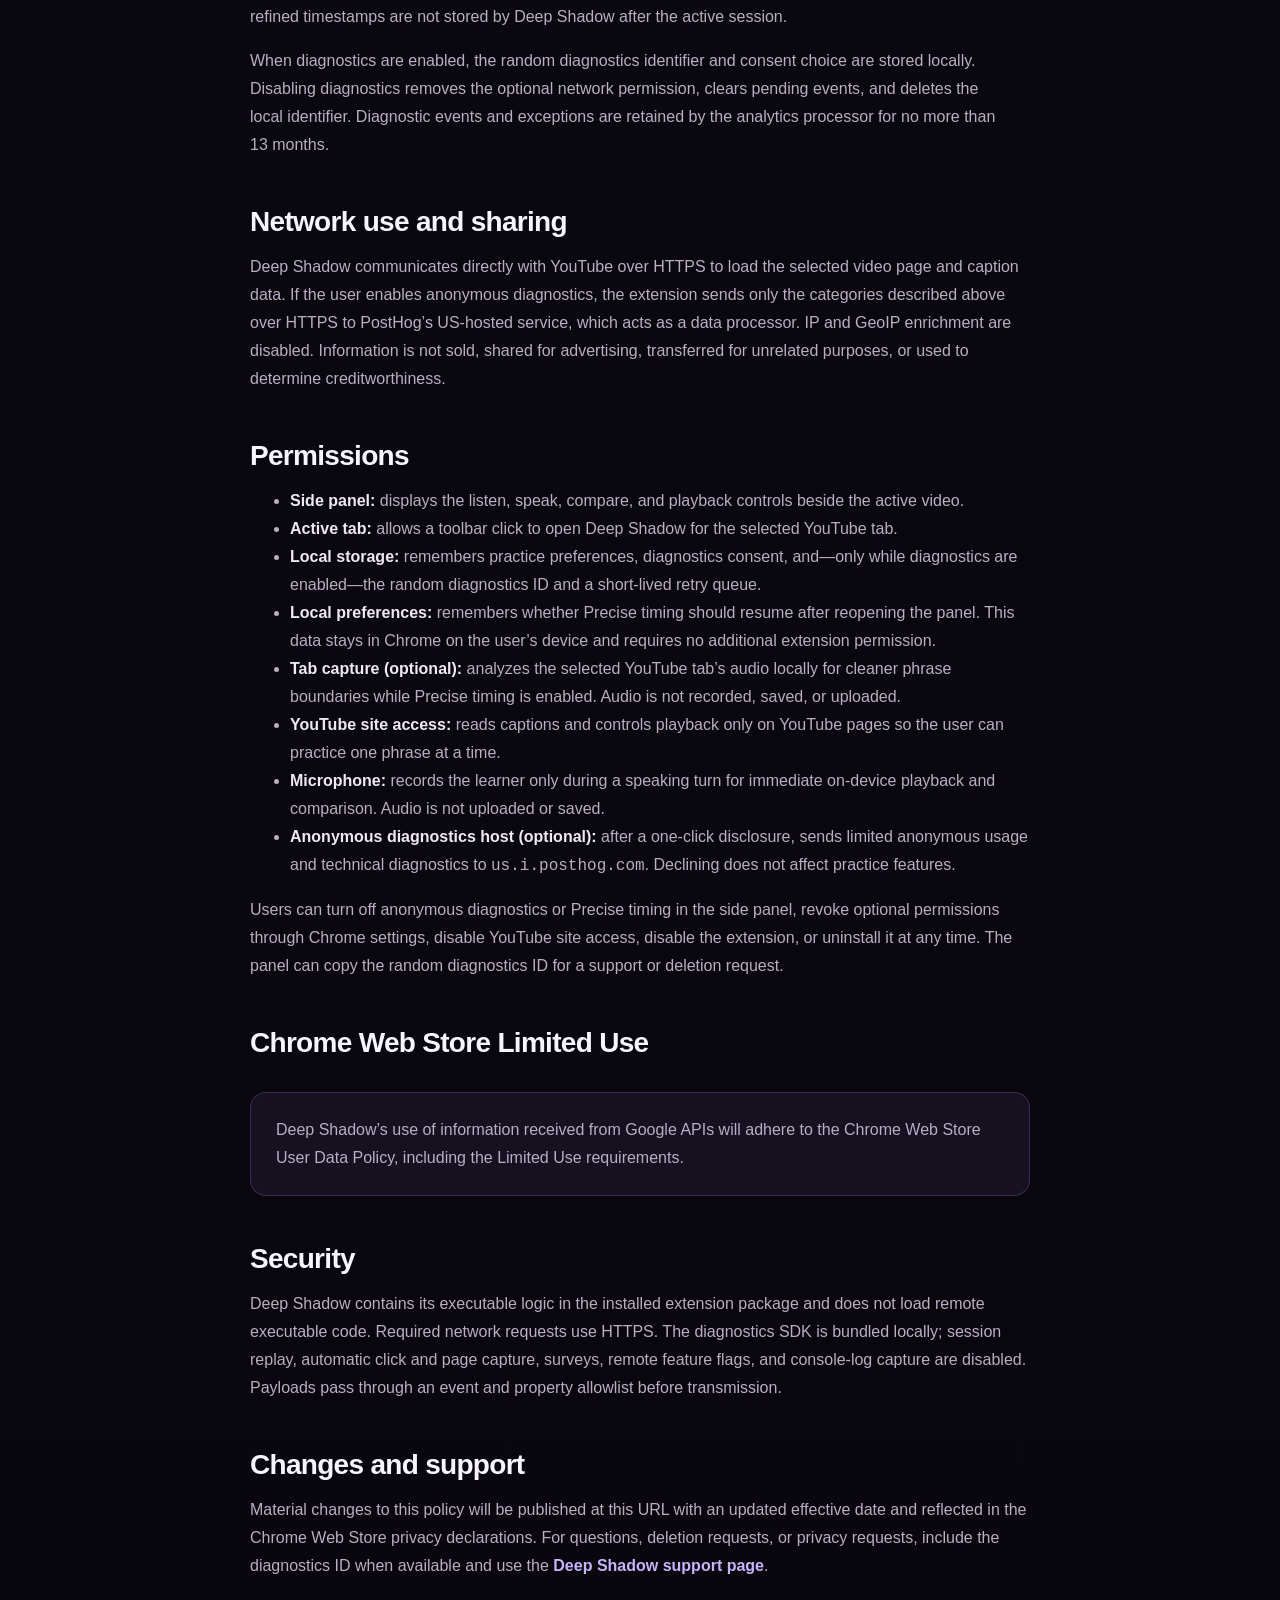
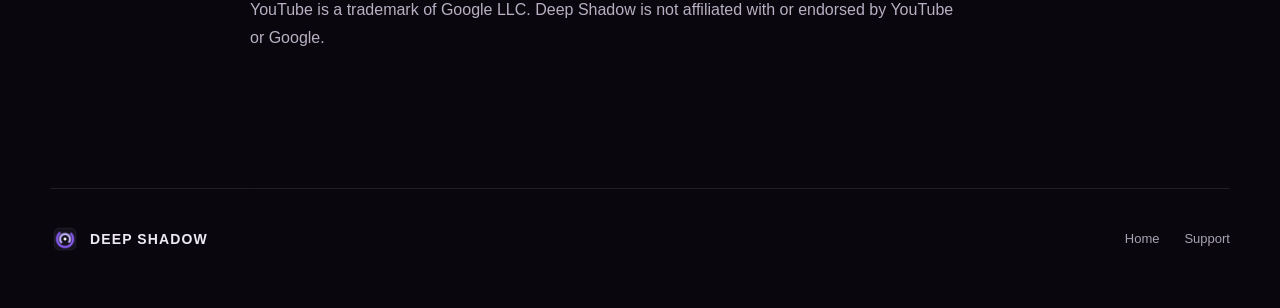
==== commit a2d635d2: "Update site for optional diagnostics" ====
--- a/privacy/index.html
+++ b/privacy/index.html
@@ -5,8 +5,16 @@
     <meta name="viewport" content="width=device-width, initial-scale=1" />
     <meta name="theme-color" content="#0b0910" />
     <meta name="description" content="Deep Shadow privacy policy." />
-    <link rel="canonical" href="https://yanzay.github.io/deep-shadow-site/privacy/" />
-    <link rel="icon" type="image/png" sizes="128x128" href="../assets/icon-128.png" />
+    <link
+      rel="canonical"
+      href="https://yanzay.github.io/deep-shadow-site/privacy/"
+    />
+    <link
+      rel="icon"
+      type="image/png"
+      sizes="128x128"
+      href="../assets/icon-128.png"
+    />
     <link rel="stylesheet" href="../assets/site.css" />
     <title>Privacy Policy · Deep Shadow</title>
   </head>
@@ -25,21 +33,57 @@
     </header>
 
     <main id="main" class="page-main legal">
-      <p class="eyebrow">Effective July 1, 2026</p>
+      <p class="eyebrow">Effective July 3, 2026</p>
       <h1>Privacy policy.</h1>
       <p class="page-intro">
         Deep Shadow is a Chrome extension for practicing English rhythm and
-        intonation with captioned videos. It is designed to work without
-        accounts, analytics, advertising, or developer-operated servers.
+        intonation with captioned videos. It works without an account or
+        advertising. Users may choose to share limited anonymous usage and
+        technical diagnostics to help improve reliability and the practice
+        experience.
       </p>
 
       <h2>Information processed</h2>
-      <p>Deep Shadow processes the following information only to provide its visible practice features:</p>
+      <p>
+        Deep Shadow processes the following information only to provide its
+        visible practice features:
+      </p>
       <ul>
-        <li>The active YouTube page URL, video title, caption text and timings, and current playback state.</li>
-        <li>YouTube tab audio while the user enables optional Precise timing, processed transiently to refine the active phrase’s start and end.</li>
-        <li>Microphone audio captured after the user explicitly enables microphone access and only during the learner’s speaking turn.</li>
+        <li>
+          The active YouTube page URL, video title, caption text and timings,
+          and current playback state.
+        </li>
+        <li>
+          YouTube tab audio while the user enables optional Precise timing,
+          processed transiently to refine the active phrase’s start and end.
+        </li>
+        <li>
+          Microphone audio captured after the user explicitly enables microphone
+          access and only during the learner’s speaking turn.
+        </li>
       </ul>
+      <p>If anonymous diagnostics are enabled, Deep Shadow also processes:</p>
+      <ul>
+        <li>
+          A random diagnostics identifier generated by the extension, not
+          derived from a name, email, Google account, device identifier, or
+          advertising identifier.
+        </li>
+        <li>
+          Coarse feature-use, performance, and categorized outcome events.
+        </li>
+        <li>
+          Technical exceptions with a sanitized message, extension code stack
+          trace, version, component, operation, and sanitized lifecycle
+          checkpoints.
+        </li>
+      </ul>
+      <p class="notice">
+        Anonymous diagnostics never include YouTube URLs, video IDs, titles,
+        captions, phrase text, tab or command IDs, microphone recordings,
+        YouTube tab audio, audio levels, refined timestamps, or recording
+        metadata.
+      </p>
 
       <h2>How information is used</h2>
       <p>
@@ -48,67 +92,121 @@
         restore the video when practice ends. When Precise timing is enabled,
         YouTube tab audio levels are analyzed locally while selected phrases
         play, and the captured stream is relayed locally to the default audio
-        output. Microphone audio is captured only during the
-        learner’s speaking turn, released before comparison playback, and used to play
-        the learner’s take immediately after the original phrase so the learner
-        can compare them.
+        output. Microphone audio is captured only during the learner’s speaking
+        turn, released before comparison playback, and used to play the
+        learner’s take immediately after the original phrase so the learner can
+        compare them.
+      </p>
+      <p>
+        Anonymous diagnostics are used only to measure activation and feature
+        use, diagnose reliability and performance, understand aggregate
+        retention, and investigate extension errors. They are not used for
+        advertising, profiling, or decisions about an individual.
       </p>
 
       <h2>Local processing and retention</h2>
       <p>
-        YouTube tab audio is analyzed as selected phrases play and is not recorded or retained;
-        only refined start and end timestamps remain in memory for the active video
-        session. Microphone audio remains in memory on the user’s device. It is
-        played for the active comparison and discarded after the repetition or
-        when the practice session ends. Deep Shadow does not save voice history.
-        Captions, video titles, URLs, playback state, and refined timestamps are
-        not stored by Deep Shadow after the active session.
+        YouTube tab audio is analyzed as selected phrases play and is not
+        recorded or retained; only refined start and end timestamps remain in
+        memory for the active video session. Microphone audio remains in memory
+        on the user’s device. It is played for the active comparison and
+        discarded after the repetition or when the practice session ends. Deep
+        Shadow does not save voice history. Captions, video titles, URLs,
+        playback state, and refined timestamps are not stored by Deep Shadow
+        after the active session.
+      </p>
+      <p>
+        When diagnostics are enabled, the random diagnostics identifier and
+        consent choice are stored locally. Disabling diagnostics removes the
+        optional network permission, clears pending events, and deletes the
+        local identifier. Diagnostic events and exceptions are retained by the
+        analytics processor for no more than 13 months.
       </p>
 
       <h2>Network use and sharing</h2>
       <p>
         Deep Shadow communicates directly with YouTube over HTTPS to load the
-        selected video page and its caption data. Deep Shadow does not send
-        YouTube tab audio, microphone audio, captions, URLs, titles, playback activity, identifiers,
-        or usage events to the developer or to any developer-controlled service.
-        No user information is sold, shared for advertising, transferred for
-        unrelated purposes, or used to determine creditworthiness.
+        selected video page and caption data. If the user enables anonymous
+        diagnostics, the extension sends only the categories described above
+        over HTTPS to PostHog’s US-hosted service, which acts as a data
+        processor. IP and GeoIP enrichment are disabled. Information is not
+        sold, shared for advertising, transferred for unrelated purposes, or
+        used to determine creditworthiness.
       </p>
 
       <h2>Permissions</h2>
       <ul>
-        <li><strong>Side panel:</strong> displays the listen, speak, compare, and playback controls beside the active video.</li>
-        <li><strong>Active tab:</strong> allows a toolbar click to open Deep Shadow for the selected YouTube tab.</li>
-        <li><strong>Local preferences:</strong> remembers whether Precise timing should resume after reopening the panel. This data stays in Chrome on the user’s device and requires no additional extension permission.</li>
-        <li><strong>Tab capture (optional):</strong> analyzes the selected YouTube tab’s audio locally for cleaner phrase boundaries while Precise timing is enabled. Audio is not recorded, saved, or uploaded.</li>
-        <li><strong>YouTube site access:</strong> reads captions and controls playback only on YouTube pages so the user can practice one phrase at a time.</li>
-        <li><strong>Microphone:</strong> records the learner only during a speaking turn for immediate on-device playback and comparison. Audio is not uploaded or saved.</li>
+        <li>
+          <strong>Side panel:</strong> displays the listen, speak, compare, and
+          playback controls beside the active video.
+        </li>
+        <li>
+          <strong>Active tab:</strong> allows a toolbar click to open Deep
+          Shadow for the selected YouTube tab.
+        </li>
+        <li>
+          <strong>Local storage:</strong> remembers practice preferences,
+          diagnostics consent, and—only while diagnostics are enabled—the random
+          diagnostics ID and a short-lived retry queue.
+        </li>
+        <li>
+          <strong>Local preferences:</strong> remembers whether Precise timing
+          should resume after reopening the panel. This data stays in Chrome on
+          the user’s device and requires no additional extension permission.
+        </li>
+        <li>
+          <strong>Tab capture (optional):</strong> analyzes the selected YouTube
+          tab’s audio locally for cleaner phrase boundaries while Precise timing
+          is enabled. Audio is not recorded, saved, or uploaded.
+        </li>
+        <li>
+          <strong>YouTube site access:</strong> reads captions and controls
+          playback only on YouTube pages so the user can practice one phrase at
+          a time.
+        </li>
+        <li>
+          <strong>Microphone:</strong> records the learner only during a
+          speaking turn for immediate on-device playback and comparison. Audio
+          is not uploaded or saved.
+        </li>
+        <li>
+          <strong>Anonymous diagnostics host (optional):</strong> after a
+          one-click disclosure, sends limited anonymous usage and technical
+          diagnostics to <code>us.i.posthog.com</code>. Declining does not
+          affect practice features.
+        </li>
       </ul>
       <p>
-        Users can turn off Precise timing in the side panel, revoke tab-capture or
-        microphone permission through Chrome settings, disable YouTube site access,
-        disable the extension, or uninstall it at any time.
+        Users can turn off anonymous diagnostics or Precise timing in the side
+        panel, revoke optional permissions through Chrome settings, disable
+        YouTube site access, disable the extension, or uninstall it at any time.
+        The panel can copy the random diagnostics ID for a support or deletion
+        request.
       </p>
 
       <h2>Chrome Web Store Limited Use</h2>
       <p class="notice">
-        Deep Shadow’s use of information received from Google APIs will adhere to
-        the Chrome Web Store User Data Policy, including the Limited Use
+        Deep Shadow’s use of information received from Google APIs will adhere
+        to the Chrome Web Store User Data Policy, including the Limited Use
         requirements.
       </p>
 
       <h2>Security</h2>
       <p>
         Deep Shadow contains its executable logic in the installed extension
-        package and does not load remote executable code. Required YouTube
-        requests use HTTPS.
+        package and does not load remote executable code. Required network
+        requests use HTTPS. The diagnostics SDK is bundled locally; session
+        replay, automatic click and page capture, surveys, remote feature flags,
+        and console-log capture are disabled. Payloads pass through an event and
+        property allowlist before transmission.
       </p>
 
       <h2>Changes and support</h2>
       <p>
         Material changes to this policy will be published at this URL with an
         updated effective date and reflected in the Chrome Web Store privacy
-        declarations. For questions or privacy requests, use the
+        declarations. For questions, deletion requests, or privacy requests,
+        include the diagnostics ID when available and use the
         <a class="text-link" href="../support/">Deep Shadow support page</a>.
       </p>
 
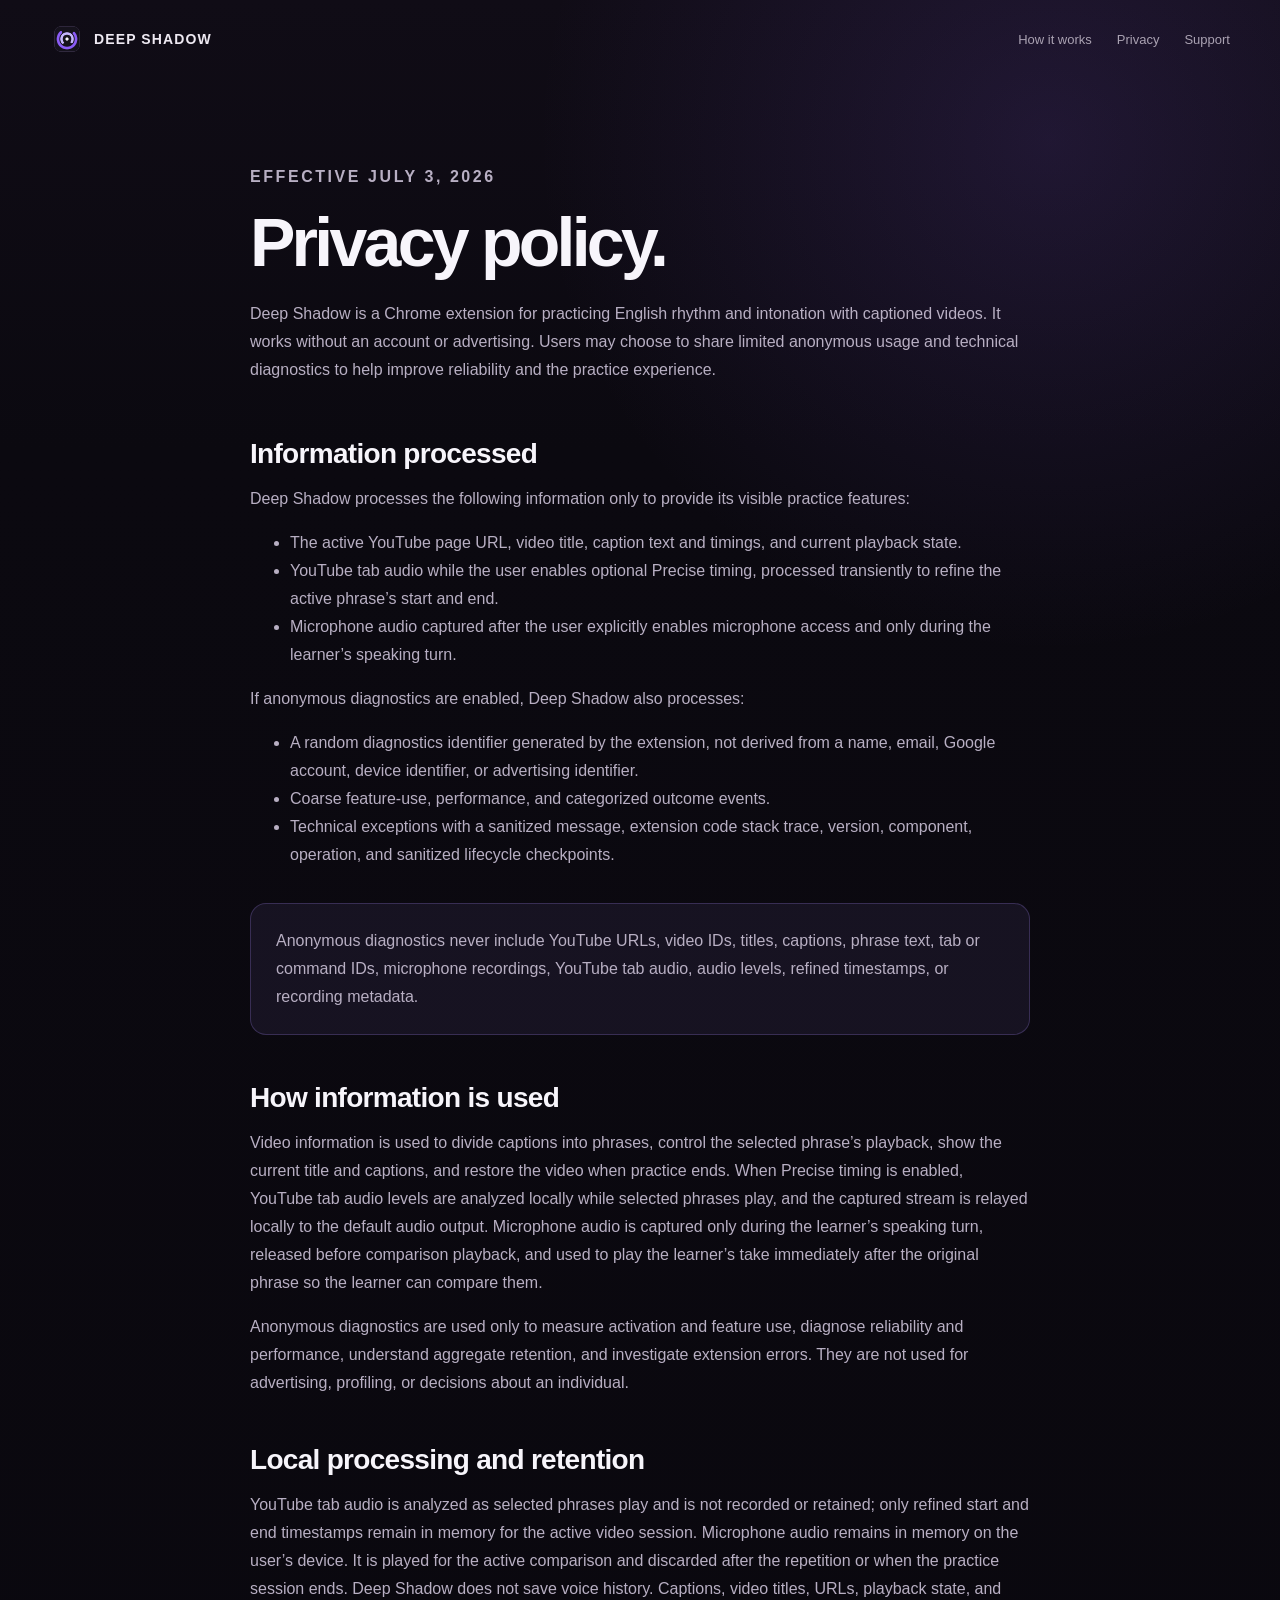
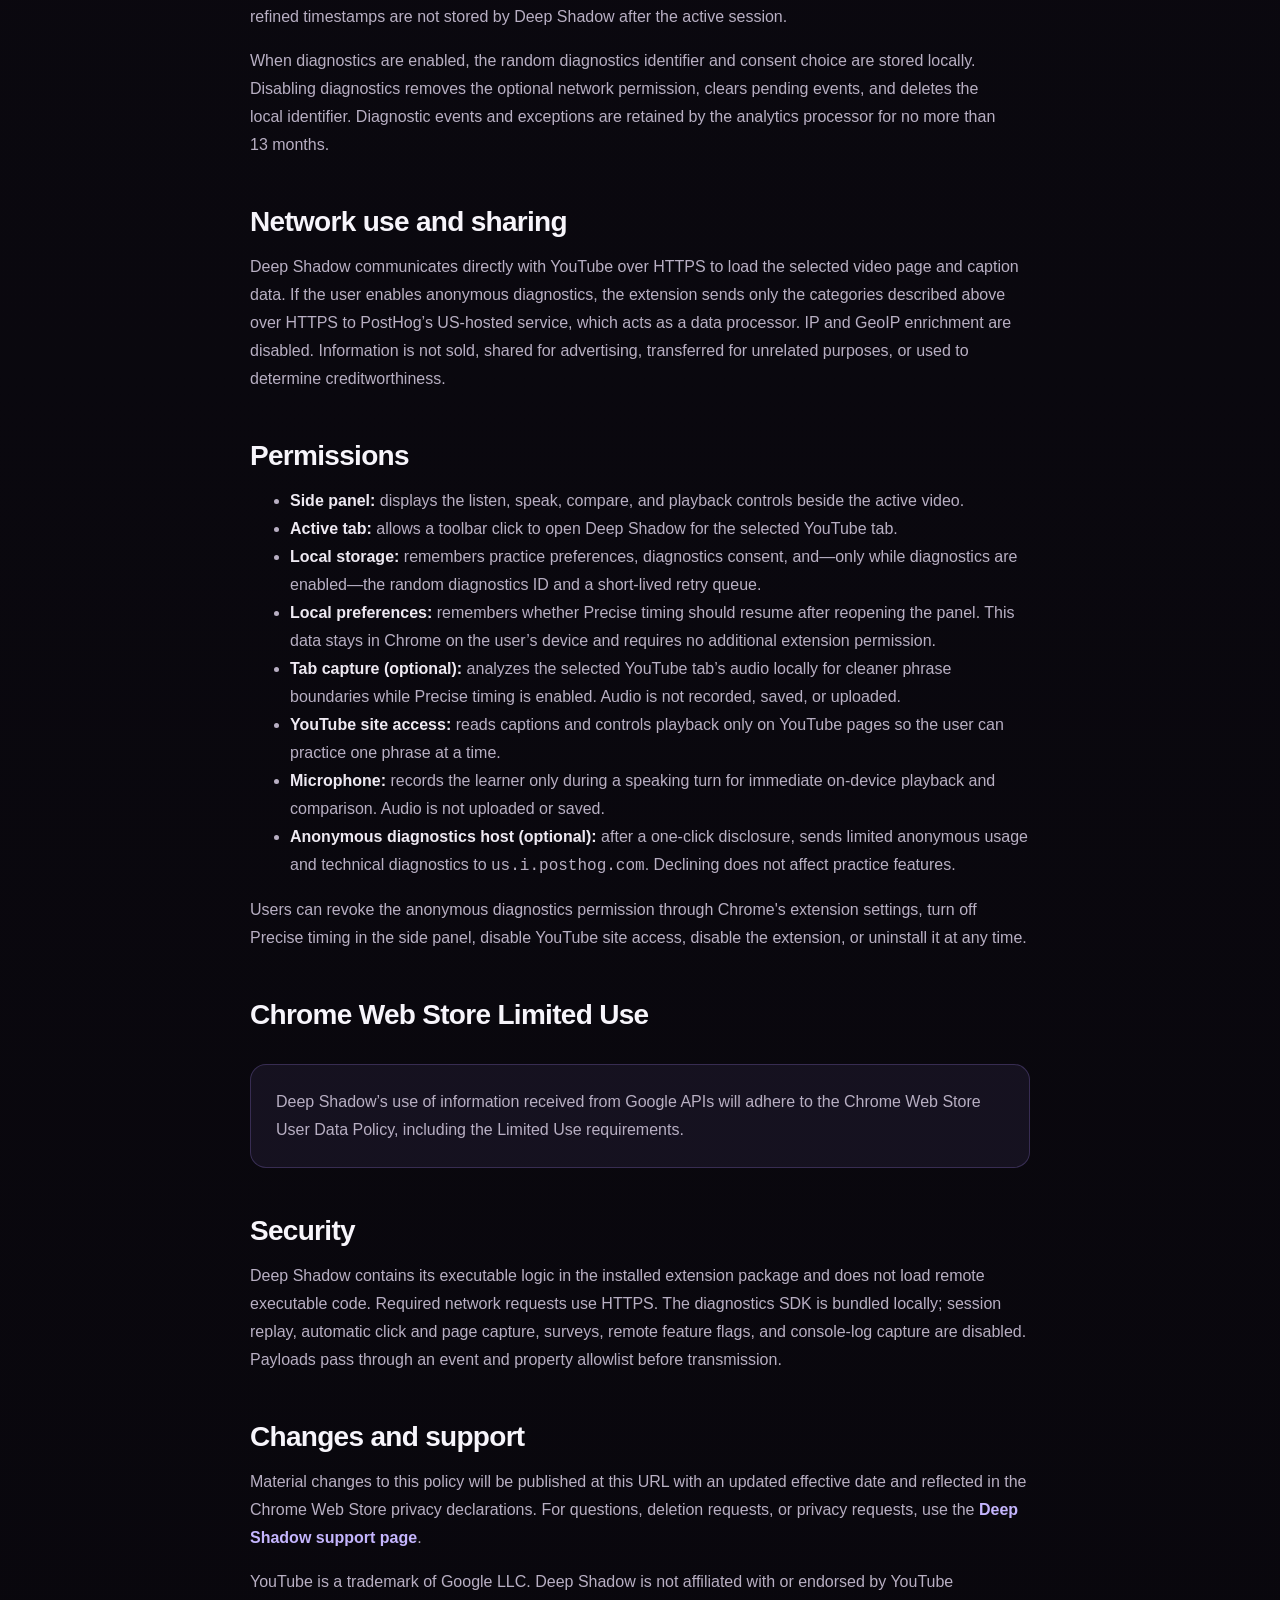
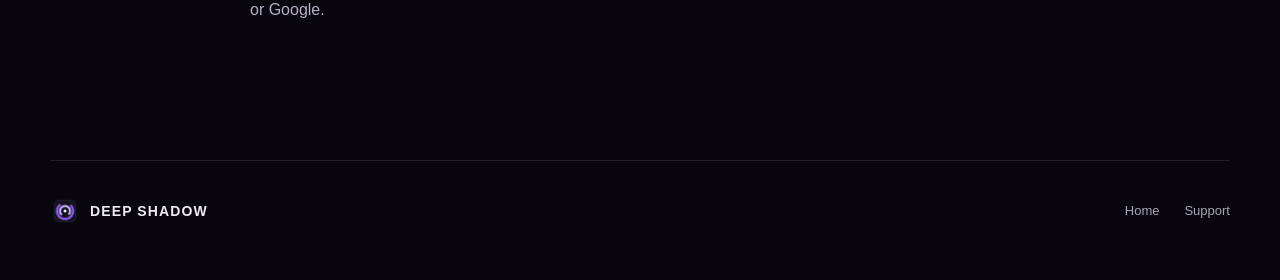
==== commit 3d988d54: "Update diagnostics support guidance" ====
--- a/privacy/index.html
+++ b/privacy/index.html
@@ -177,11 +177,9 @@
         </li>
       </ul>
       <p>
-        Users can turn off anonymous diagnostics or Precise timing in the side
-        panel, revoke optional permissions through Chrome settings, disable
+        Users can revoke the anonymous diagnostics permission through Chrome's
+        extension settings, turn off Precise timing in the side panel, disable
         YouTube site access, disable the extension, or uninstall it at any time.
-        The panel can copy the random diagnostics ID for a support or deletion
-        request.
       </p>
 
       <h2>Chrome Web Store Limited Use</h2>
@@ -206,7 +204,7 @@
         Material changes to this policy will be published at this URL with an
         updated effective date and reflected in the Chrome Web Store privacy
         declarations. For questions, deletion requests, or privacy requests,
-        include the diagnostics ID when available and use the
+        use the
         <a class="text-link" href="../support/">Deep Shadow support page</a>.
       </p>
 
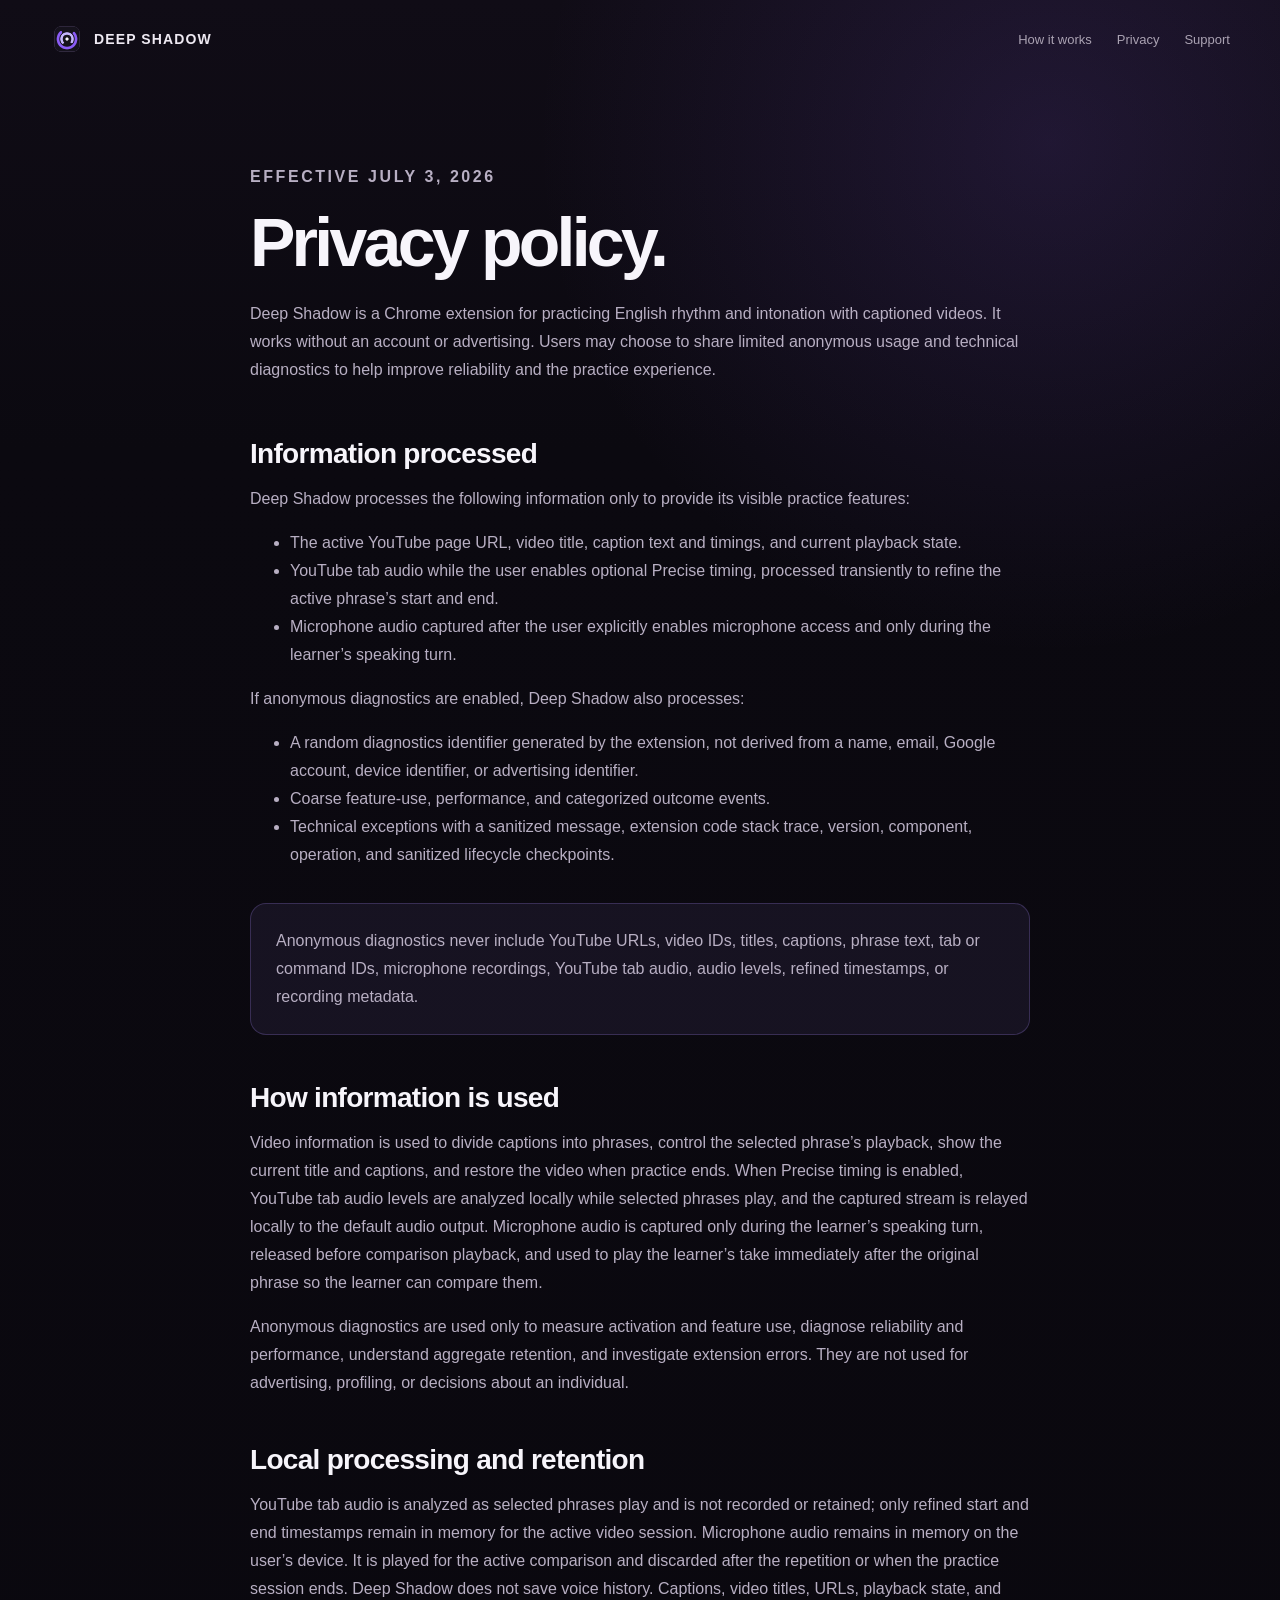
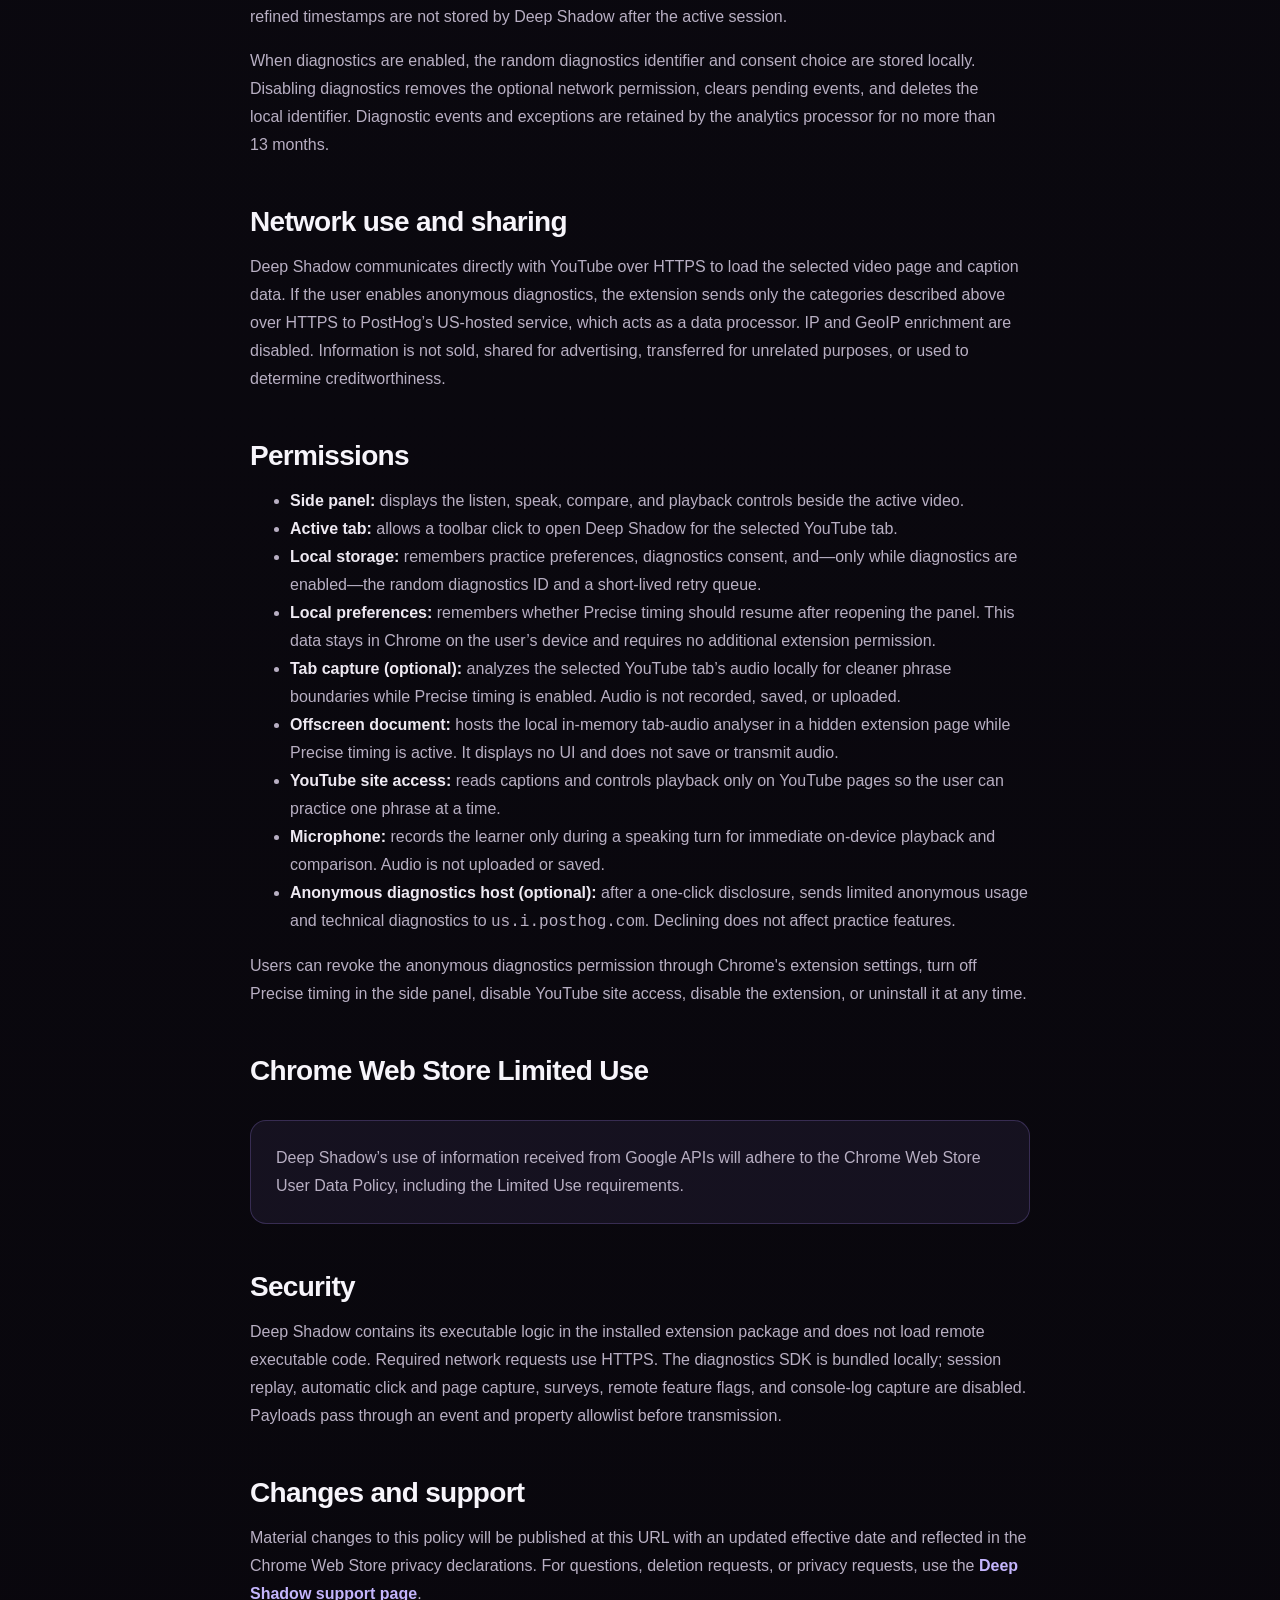
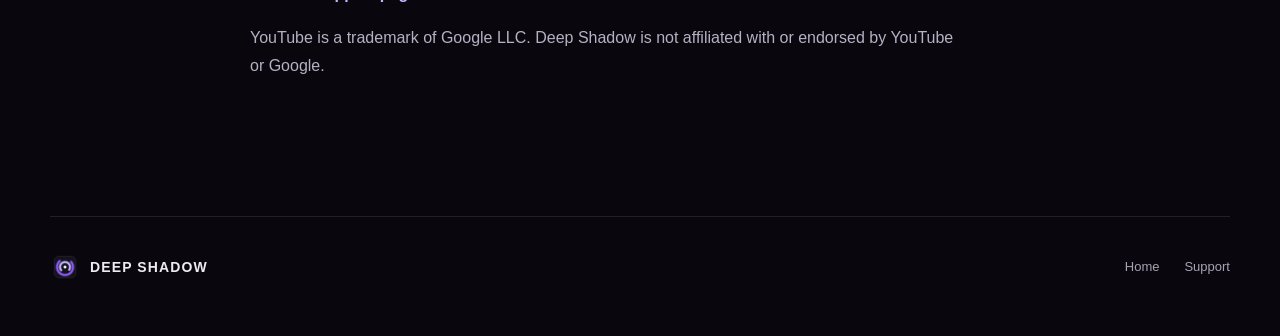
==== commit daff9de2: "Document offscreen audio analysis" ====
--- a/privacy/index.html
+++ b/privacy/index.html
@@ -160,6 +160,11 @@
           is enabled. Audio is not recorded, saved, or uploaded.
         </li>
         <li>
+          <strong>Offscreen document:</strong> hosts the local in-memory
+          tab-audio analyser in a hidden extension page while Precise timing is
+          active. It displays no UI and does not save or transmit audio.
+        </li>
+        <li>
           <strong>YouTube site access:</strong> reads captions and controls
           playback only on YouTube pages so the user can practice one phrase at
           a time.
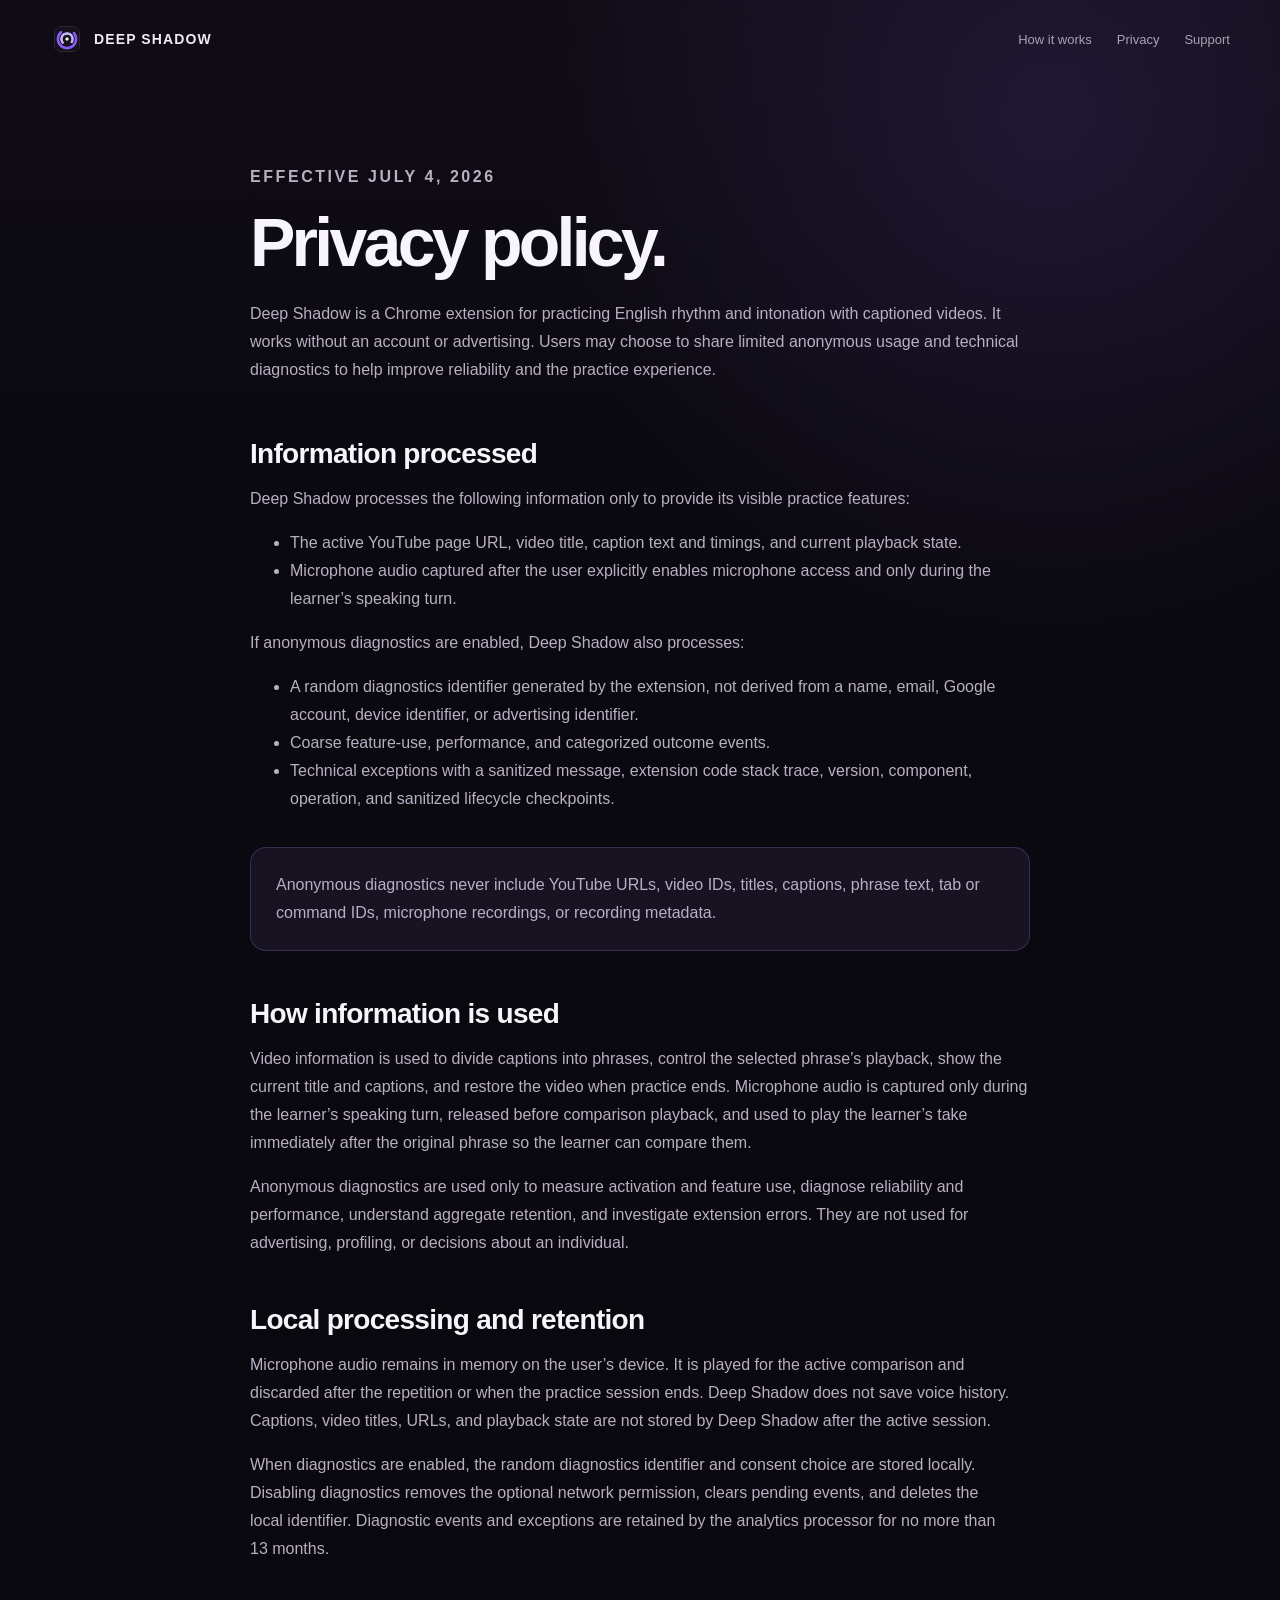
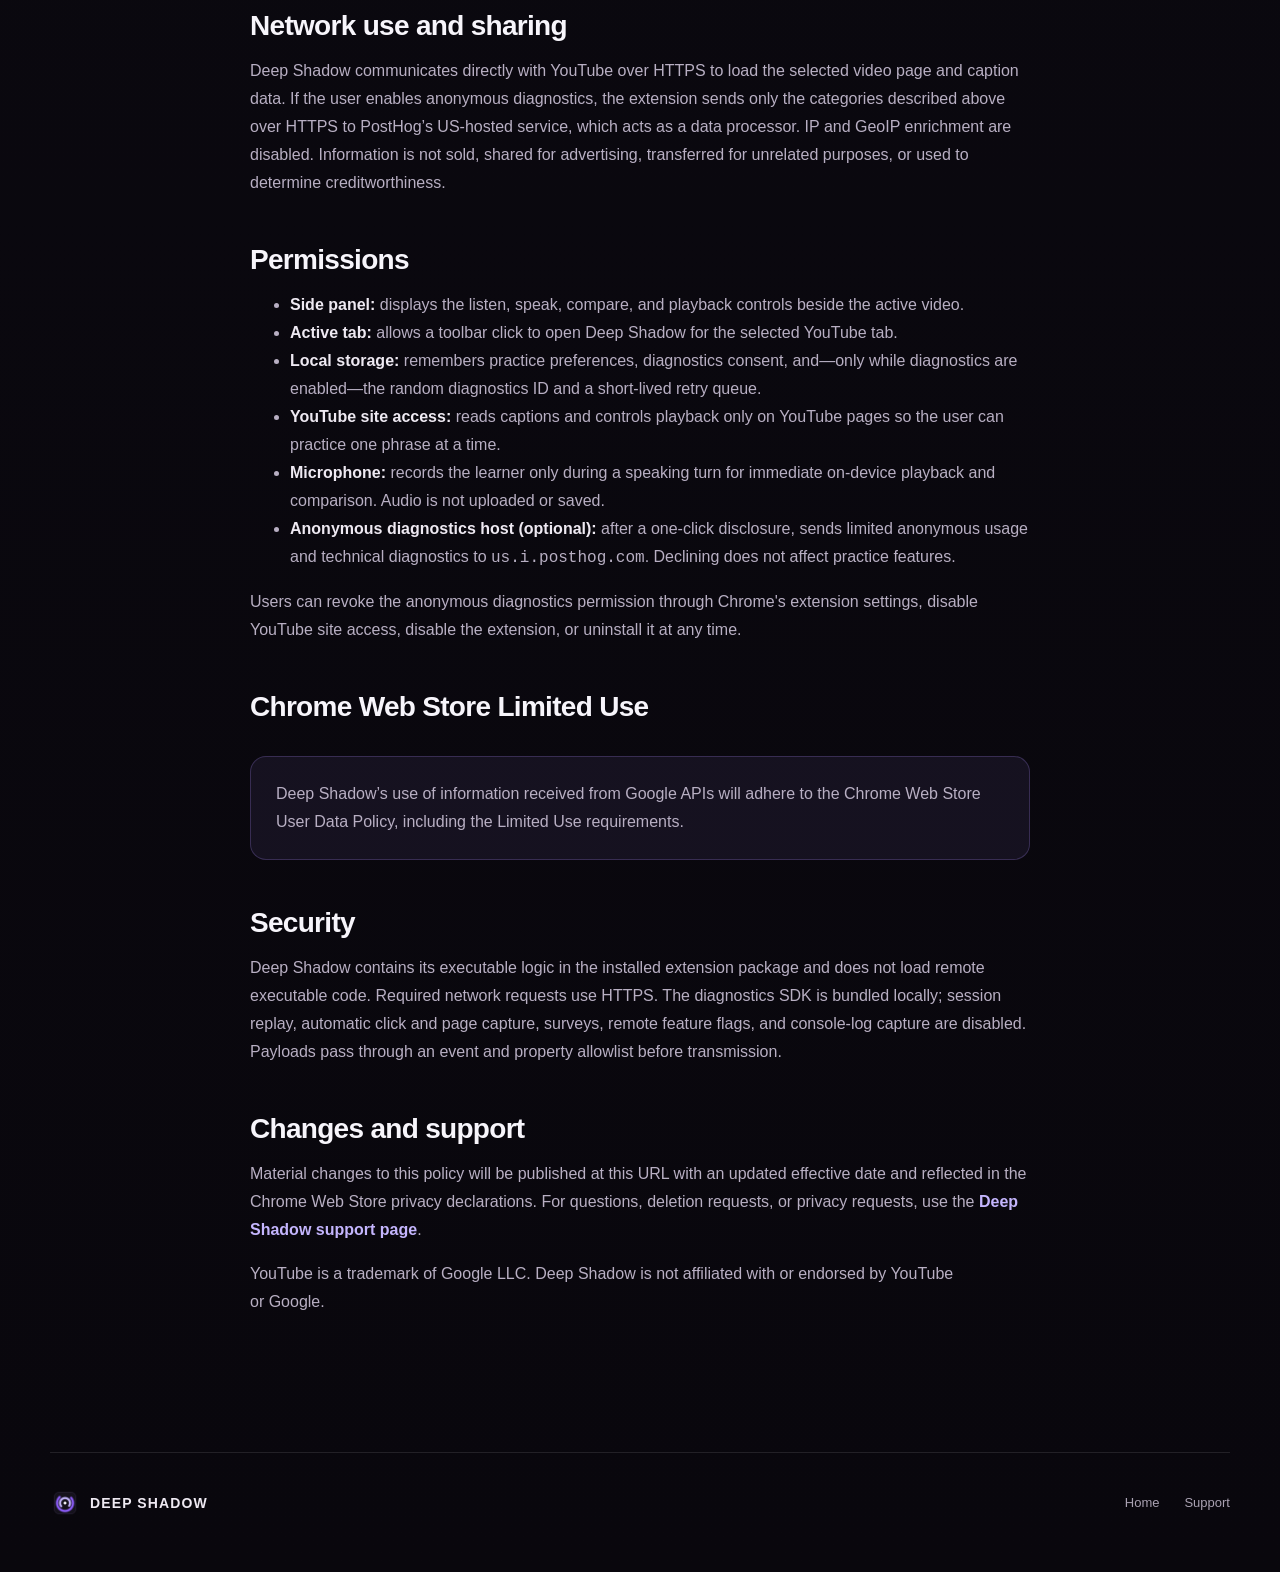
==== commit 7ea3287e: "Remove precise timing privacy disclosures" ====
--- a/privacy/index.html
+++ b/privacy/index.html
@@ -33,7 +33,7 @@
     </header>
 
     <main id="main" class="page-main legal">
-      <p class="eyebrow">Effective July 3, 2026</p>
+      <p class="eyebrow">Effective July 4, 2026</p>
       <h1>Privacy policy.</h1>
       <p class="page-intro">
         Deep Shadow is a Chrome extension for practicing English rhythm and
@@ -54,10 +54,6 @@
           and current playback state.
         </li>
         <li>
-          YouTube tab audio while the user enables optional Precise timing,
-          processed transiently to refine the active phrase’s start and end.
-        </li>
-        <li>
           Microphone audio captured after the user explicitly enables microphone
           access and only during the learner’s speaking turn.
         </li>
@@ -80,22 +76,18 @@
       </ul>
       <p class="notice">
         Anonymous diagnostics never include YouTube URLs, video IDs, titles,
-        captions, phrase text, tab or command IDs, microphone recordings,
-        YouTube tab audio, audio levels, refined timestamps, or recording
-        metadata.
+        captions, phrase text, tab or command IDs, microphone recordings, or
+        recording metadata.
       </p>
 
       <h2>How information is used</h2>
       <p>
         Video information is used to divide captions into phrases, control the
         selected phrase’s playback, show the current title and captions, and
-        restore the video when practice ends. When Precise timing is enabled,
-        YouTube tab audio levels are analyzed locally while selected phrases
-        play, and the captured stream is relayed locally to the default audio
-        output. Microphone audio is captured only during the learner’s speaking
-        turn, released before comparison playback, and used to play the
-        learner’s take immediately after the original phrase so the learner can
-        compare them.
+        restore the video when practice ends. Microphone audio is captured only
+        during the learner’s speaking turn, released before comparison
+        playback, and used to play the learner’s take immediately after the
+        original phrase so the learner can compare them.
       </p>
       <p>
         Anonymous diagnostics are used only to measure activation and feature
@@ -106,14 +98,11 @@
 
       <h2>Local processing and retention</h2>
       <p>
-        YouTube tab audio is analyzed as selected phrases play and is not
-        recorded or retained; only refined start and end timestamps remain in
-        memory for the active video session. Microphone audio remains in memory
-        on the user’s device. It is played for the active comparison and
-        discarded after the repetition or when the practice session ends. Deep
-        Shadow does not save voice history. Captions, video titles, URLs,
-        playback state, and refined timestamps are not stored by Deep Shadow
-        after the active session.
+        Microphone audio remains in memory on the user’s device. It is played
+        for the active comparison and discarded after the repetition or when
+        the practice session ends. Deep Shadow does not save voice history.
+        Captions, video titles, URLs, and playback state are not stored by Deep
+        Shadow after the active session.
       </p>
       <p>
         When diagnostics are enabled, the random diagnostics identifier and
@@ -150,21 +139,6 @@
           diagnostics ID and a short-lived retry queue.
         </li>
         <li>
-          <strong>Local preferences:</strong> remembers whether Precise timing
-          should resume after reopening the panel. This data stays in Chrome on
-          the user’s device and requires no additional extension permission.
-        </li>
-        <li>
-          <strong>Tab capture (optional):</strong> analyzes the selected YouTube
-          tab’s audio locally for cleaner phrase boundaries while Precise timing
-          is enabled. Audio is not recorded, saved, or uploaded.
-        </li>
-        <li>
-          <strong>Offscreen document:</strong> hosts the local in-memory
-          tab-audio analyser in a hidden extension page while Precise timing is
-          active. It displays no UI and does not save or transmit audio.
-        </li>
-        <li>
           <strong>YouTube site access:</strong> reads captions and controls
           playback only on YouTube pages so the user can practice one phrase at
           a time.
@@ -183,8 +157,8 @@
       </ul>
       <p>
         Users can revoke the anonymous diagnostics permission through Chrome's
-        extension settings, turn off Precise timing in the side panel, disable
-        YouTube site access, disable the extension, or uninstall it at any time.
+        extension settings, disable YouTube site access, disable the extension,
+        or uninstall it at any time.
       </p>
 
       <h2>Chrome Web Store Limited Use</h2>
